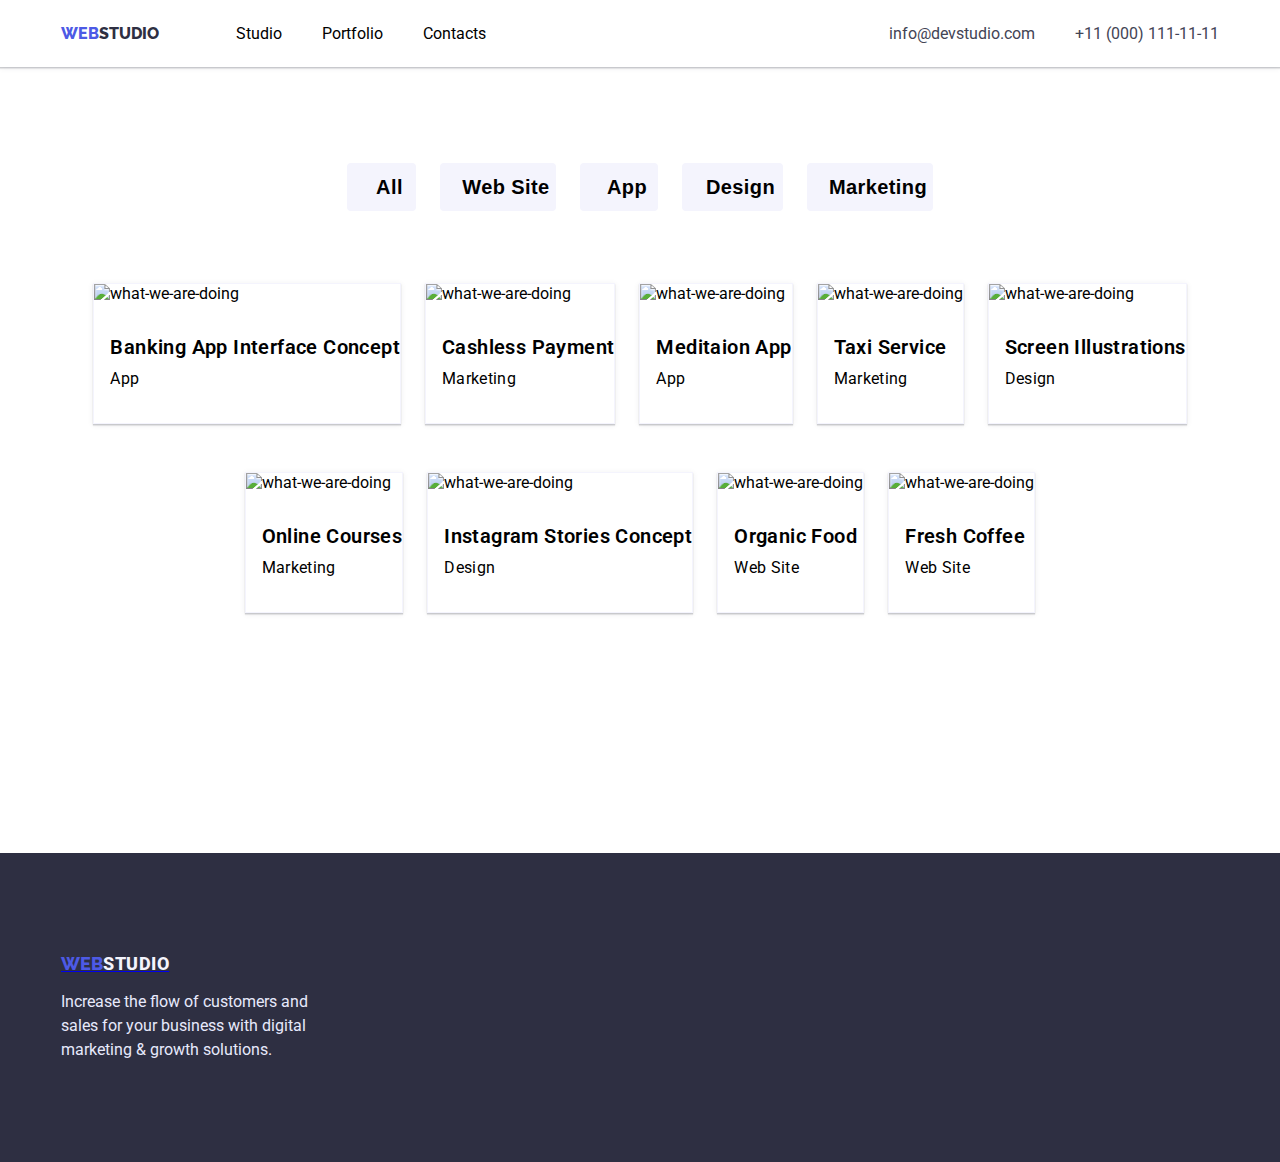
==== portfolio.html @ 654253bb "almost done!" ====
<!DOCTYPE html>
<html lang="en">
<head>
    <meta charset="UTF-8">
    <meta http-equiv="X-UA-Compatible" content="IE=edge">
    <meta name="viewport" content="width=device-width, initial-scale=1.0">
    <title>Portfolio</title>
    <link rel="stylesheet" href="./styles.css"/>
    <link rel="preconnect" href="https://fonts.googleapis.com">
    <link rel="preconnect" href="https://fonts.gstatic.com" crossorigin>
    <link href="https://fonts.googleapis.com/css2?family=Raleway:wght@800&display=swap" rel="stylesheet">
    <link rel="preconnect" href="https://fonts.googleapis.com"> 
    <link rel="preconnect" href="https://fonts.gstatic.com" crossorigin>
    <link href="https://fonts.googleapis.com/css2?family=Roboto:wght@400;500;700;900&display=swap" rel="stylesheet">
</head>
<body class="body">
    <header class="header-bg">
        <div class="container container1">
                    <a href="" class="top">
                        <span class="web-foot">WEB</span><span class="nig">STUDIO</span></a> 
                    </a>
                    <ul class="general">
                       <li><a href="index.html" class="header1">Studio</a></li>
                       <li><a href="portfolio.html" class="header1">Portfolio</a></li>
                       <li><a href="" class="header1">Contacts</a></li>
                    </ul>
                    <ul class="general2">
                       <li><a href="mailto:info@devstudio.com" class="h-list-2">info@devstudio.com</a></li>
                       <li><a href="tel:+11(000)111-11-11" class="h-list-2">+11 (000) 111-11-11</a></li>
                    </ul>
           </div> 
    </header>
    <main>
        <h1 class="visually-hidden">everything</h1>
        <section class="main-section-port">
            <div class="container">
                <ul class="button-port">
                    <li><button type="button" class="button1"><span class="font-class-every1">All</button></li>
                    <li><button type="button" class="button2"><span class="font-class-every1">Web Site</span></button></li>
                    <li><button type="button" class="button3"><span class="font-class-every1">App</span></button></li>
                    <li><button type="button" class="button4"><span class="font-class-every1">Design</span></button></li>
                    <li><button type="button" class="button5"><span class="font-class-every1">Marketing</span></button></li>
                </ul>
                <ul class="portfolio-ex1">
                    <li class="example1">
                        <img src="./portfolio-img/img.jpg" alt="what-we-are-doing" width="360" height="300">
                        <div class="mini-container-port">
                            <h2 class="font-class-every1">Banking App Interface Concept</h3>
                            <p class="font-class-every2">App</p>
                        </div>
                    </li>
                    <li class="example1">
                        <img src="./portfolio-img/img(1).jpg" alt="what-we-are-doing" width="360" height="300">
                        <div class="mini-container-port">
                            <h2 class="font-class-every1">Cashless Payment</h3>
                            <p class="font-class-every2">Marketing</p>
                        </div>
                        </li>
                    <li class="example1">
                        <img src="./portfolio-img/img(2).jpg" alt="what-we-are-doing" width="360" height="300">
                        <div class="mini-container-port">
                            <h2 class="font-class-every1">Meditaion App</h3>
                            <p class="font-class-every2">App</p>
                        </div>
                    </li>
                    <li class="example1">
                        <img src="./portfolio-img/img(3).jpg" alt="what-we-are-doing" width="360" height="300">
                        <div class="mini-container-port">
                            <h2 class="font-class-every1">Taxi Service</h3>
                            <p class="font-class-every2">Marketing</p>
                        </div>
                    </li>
                    <li class="example1">
                        <img src="./portfolio-img/img(4).jpg" alt="what-we-are-doing" width="360" height="300">
                        <div class="mini-container-port">
                            <h2 class="font-class-every1">Screen Illustrations</h3>
                            <p class="font-class-every2">Design</p>
                        </div>
                    </li>
                    <li class="example1">
                        <img src="./portfolio-img/img(5).jpg" alt="what-we-are-doing" width="360" height="300">
                        <div class="mini-container-port">
                            <h2 class="font-class-every1">Online Courses</h3>
                            <p class="font-class-every2">Marketing</p>
                        </div>
                    </li>      
                    <li class="example1">
                        <img src="./portfolio-img/img(6).jpg" alt="what-we-are-doing" width="360" height="300">
                        <div class="mini-container-port">
                            <h2 class="font-class-every1">Instagram Stories Concept</h3>
                            <p class="font-class-every2">Design</p>
                        </div>
                    </li>
                    <li class="example1">
                        <img src="./portfolio-img/img(7).jpg" alt="what-we-are-doing" width="360" height="300">
                        <div class="mini-container-port"> 
                            <h2 class="font-class-every1">Organic Food</h3>
                            <p class="font-class-every2">Web Site</p>
                        </div>
                    </li>
                    <li class="example1">
                        <img src="./portfolio-img/img(8).jpg" alt="what-we-are-doing" width="360" height="300">
                        <div class="mini-container-port">
                            <h2 class="font-class-every1">Fresh Coffee</h3>
                            <p class="font-class-every2">Web Site</p>
                        </div>
                    </li>
                </ul>
            </div>
        </section>
    </main>
    <footer>
        <div class="container">
            <a href="./index.html" class="last-a">
                <span class="web-logo">WEB</span><span class="logo-footer">STUDIO</span>
            </a>
            <p class="text-footer">
                Increase the flow of customers and sales for your business with digital
                marketing & growth solutions.
            </p>
        </div>
    </footer> 
</body>
</html>
---- styles.css ----
:root{
    --iris:#4d5ae5;
    --navy-blue: #2E2F42;
    --green:#31D0AA;
    --slate:#434455;
    --light-slate:#8e8f99;
    --cornflower: #E7E9FC;
    --cloud:#f4f4fd;
    --clear: #fff;
}           

*{
    margin: 0;
    padding: 0;
}
/* portfolio */

.main-section-port{
    padding: 96px 0 120px 0;
}

.button-port{
    list-style: none;
}

.button-port{
    display: flex;
    justify-content: center;
    gap: 24px;
    margin-bottom: 72px;
    font-family: 'Roboto';
}

.button1{
    background: #F4F4FD;
    border-radius: 4px;
    width: 69px;
    height: 48px;
    cursor: pointer; 
    box-sizing: border-box;
    border: 0px;
}

.button2{
    width: 116px;
    height: 48px;
    background: #F4F4FD;
    border-radius: 4px;
    cursor: pointer; 
    border: 0px;
}

.button3{
    width: 78px;
    height: 48px;
    background: #F4F4FD;
    border-radius: 4px;
    cursor: pointer; 
    border: 0px;
}

.button4{
    width: 101px;
    height: 48px;
    background: #F4F4FD;
    border-radius: 4px;
    cursor: pointer; 
    border: 0px;
}

.button5{
    width: 126px;
    height: 48px;
    background: #F4F4FD;
    border-radius: 4px;   
    cursor: pointer; 
    border: 0px;
}

.button1:hover{
    color: chartreuse;
}

.button2:hover{
    color: chartreuse;
}

.button3:hover{
    color: chartreuse;
}

.button4:hover{
    color: chartreuse;
}

.button5:hover{
    color: chartreuse;
}

.portfolio-ex1{
    list-style: none;
    display: flex;
    flex-wrap: wrap;
    justify-content: center;
    column-gap: 24px;
    row-gap: 48px;
    padding-bottom: 120px;
}

.example1{
    background: #FFFFFF;
    border: 0.5px solid #F4F4FD;
    box-shadow: 0px 1px 6px rgba(46, 47, 66, 0.08), 0px 1px 1px rgba(46, 47, 66, 0.16), 0px 2px 1px rgba(46, 47, 66, 0.08);
}

.mini-container-port{
    padding: 32px 0 32px 0;
}

.font-class-every1{
    font-style: normal;
    font-weight: 500;
    font-size: 20px;
    line-height: 1.2;
    margin-left: 16px;
    margin-bottom: 8px;
}

.font-class-every2{
    font-style: normal;
    font-weight: 400;
    font-size: 16px;
    line-height: 1.5;
    padding-left: 16px;
}

/* index */ 

body{
    color: black;
    font-family: Roboto, sans-serif;
    background-color: (--clear);
}

.container{
    margin: 0 auto;
    padding: 0 15px;
    width: 1158px;
}

.container1{
    display: flex;
}

.header-bg{
    box-shadow: 0px 2px 1px rgba(46, 47, 66, 0.08), 0px 1px 1px rgba(46, 47, 66, 0.16), 0px 1px 6px rgba(46, 47, 66, 0.08); 
    display: flex;
    flex-direction: row;
}

ul{
    display: flex;
    flex-wrap: nowrap;
}

.top{
    margin: 0;
    text-decoration: none;
    padding: 24px 0;
}

.web-foot{
    font-family: 'Raleway';
    font-style: normal;
    font-weight: 800;
    color: #4d5ae5;
}

.nig{
    color: #2E2F42;
    font-family: 'Raleway';
    font-style: normal;
    font-weight: 800;
}

.general{
    list-style: none;
    column-gap: 40px;
    margin-left: 77px;
}

.general2{
    margin-bottom: 0;
    column-gap: 40px;
    list-style: none;
    margin-left: auto;
}

.header1{
    text-decoration: none;
    display: block;
    padding: 24px 0;
    color: #000;
}

.h-list-2{
    text-decoration: none;
    color: #434455;
    display: block;
    padding: 24px 0;
}

li>a:hover{
    color: #4d5ae5;
}

.zagolovok{
    color: white;
    font-weight: 700;
    font-size: 56px;
    line-height: 1.07em;  
    font-family: 'Roboto';
    width: 492px;
    margin-top: 0px;
    margin: 0 auto;
    text-align: center;
}

.h1-main{
    background: #2E2F42;
    padding-top: 192px;
    padding-bottom: 208px;
}

.visually-hidden {
    position: absolute;
    width: 1px;
    height: 1px;
    margin: -1px;
    border: 0;
    padding: 0;
    white-space: nowrap;
    clip-path: inset(100%);
    clip: rect(0 0 0 0);
    overflow: hidden;
  }

.button{
    width: 170px;
    height: 51px;
    background: #4D5AE5;
    font-weight: 500;
    font-size: 16px;
    line-height: 1.1875;
    color: white;
    font-family: 'Roboto';
    display: block;
    margin: 48px auto 0;
    border: 0;
}

.web{
    font-weight: 800;
    cursor: pointer;
    background-color: white;
}

.hover-links:hover{
    color: #4D5AE5;
}

.hover-links{
    text-transform: none;
}

.hidden-title{
    display: none;
}

.button{
    padding: 16px 32px;
    gap: 10px;
    background: #4D5AE5;
    box-shadow: 0px 4px 4px rgba(0, 0, 0, 0.15);
    border-radius: 4px;
    cursor: pointer;
}

.main-list{
    list-style: none;
}

.list-style-none{
    list-style: none;
    display: flex;
    margin: 0 auto;
    gap: 24px;
}

.section-2{
    padding: 120px 0;
}

.strategy{
    flex-basis: calc((100% - 3 * 24px) / 4);
}

.font-class-every1{
    font-weight: 600;
    font-size: 20px;
    letter-spacing: 0.02em;
}

.font-class-every2{
    font-weight: 400;
    font-size: 16px;
    letter-spacing: 0.02em;
}

.main{
    font-family: 'Raleway', sans-serif;
    font-weight: 800;
}

.last-text{
    font-weight: 400;
    font-size: 16px;
    line-height: 1.5;
    letter-spacing: 0.02em;
}

.font-class-every3{ 
    font-weight: 400; 
    font-size: 16px;
    line-height: 1.5em;
    letter-spacing: 0.02em;
}

.h-for-descrip{
    font-weight: 500;
    font-size: 20px;
    line-height: 1.5;
    margin-top: 0;
    margin-bottom: 8px;
}

.descrip{
    font-weight: 400;
    font-size: 16px;
    line-height: 1.5em;
    letter-spacing: 0.02em;
    margin-top: 0;
}

.list3{
    list-style: none;
}

.section-what-doing{
    padding-bottom: 120px;
}

.what-doing{
    font-weight: 500;
    font-size: 36px;
    line-height: 40px;
    list-style: none;
    font-family: 'Roboto';
    margin: 0px;
    padding-top: 0px;
    margin-bottom: 72px;
    text-align: center;
}

.list3{
    display: flex;
    justify-content: center;
    gap: 24px;
    margin: 0px;    
}

.what-doing-ex1{
    display: block;
    max-width: 100%;
    height: auto;
}

.what-doing-ex2{
    display: block;
    max-width: 100%;
    height: auto;
}

.what-doing-ex3{
    display: block;
    max-width: 100%;
    height: auto;
}

.list-style-non{
    list-style: none;
    display: flex;
    flex-wrap: nowrap;
    gap: 24px;
}


.our-team{
    font-weight: 700;
    font-size: 36px;
    line-height: 1.1111;
    letter-spacing: 0.02em;
    text-transform: capitalize;
    list-style: none;
    font-family: 'Roboto';
    text-align: center;
    margin-bottom: 72px;
}

.our-team-container{
    padding: 30px 16px 30px 16px;
}

.descrip2{
    font-weight: 400;
    font-size: 16px;
    line-height: 1.5em;
    letter-spacing: 0.02em;
    font-family: 'Roboto';
}

.h24{
    font-weight: 500;
    font-size: 20px;
    line-height: 1.5;
    margin-bottom: 0px;
}

.our-team-ex{
    box-shadow: 0px 1px 6px rgba(46, 47, 66, 0.08), 0px 1px 1px rgba(46, 47, 66, 0.16), 0px 2px 1px rgba(46, 47, 66, 0.08);
    border-radius: 0px 0px 4px 4px;  
    background-color: #fff;
    font-family: 'Roboto';
    text-align: center;
}

.our-team-bg{
    background-color: #F4F4FD;
    padding: 120px 0;
}

.our-team-photo{
    display: block;
    max-width: 100%;
    height: auto;
}

footer{
    background-color: var(--navy-blue);
    padding: 100px 0px;
}

.last-a{
    gap: 16px;
}

.web-logo{
    color: #4D5AE5;
    font-weight: 800;
    font-size: 18px;
    line-height: 1.16666666666;
    font-family: 'Raleway';
    padding-left: 0px;
    text-decoration: none;
}

.logo-footer{
    text-decoration: none;
    font-weight: 800;
    font-size: 18px;
    line-height: 1.166;
    letter-spacing: 0.03em;
    text-transform: uppercase;
    color: var(--cloud);
}

.text-footer{
    line-height: 1.5;
    font-size: 16px;
    color: var(--cornflower);
    max-height: 72px; 
    width: 264px;
    margin-top: 16px;
}
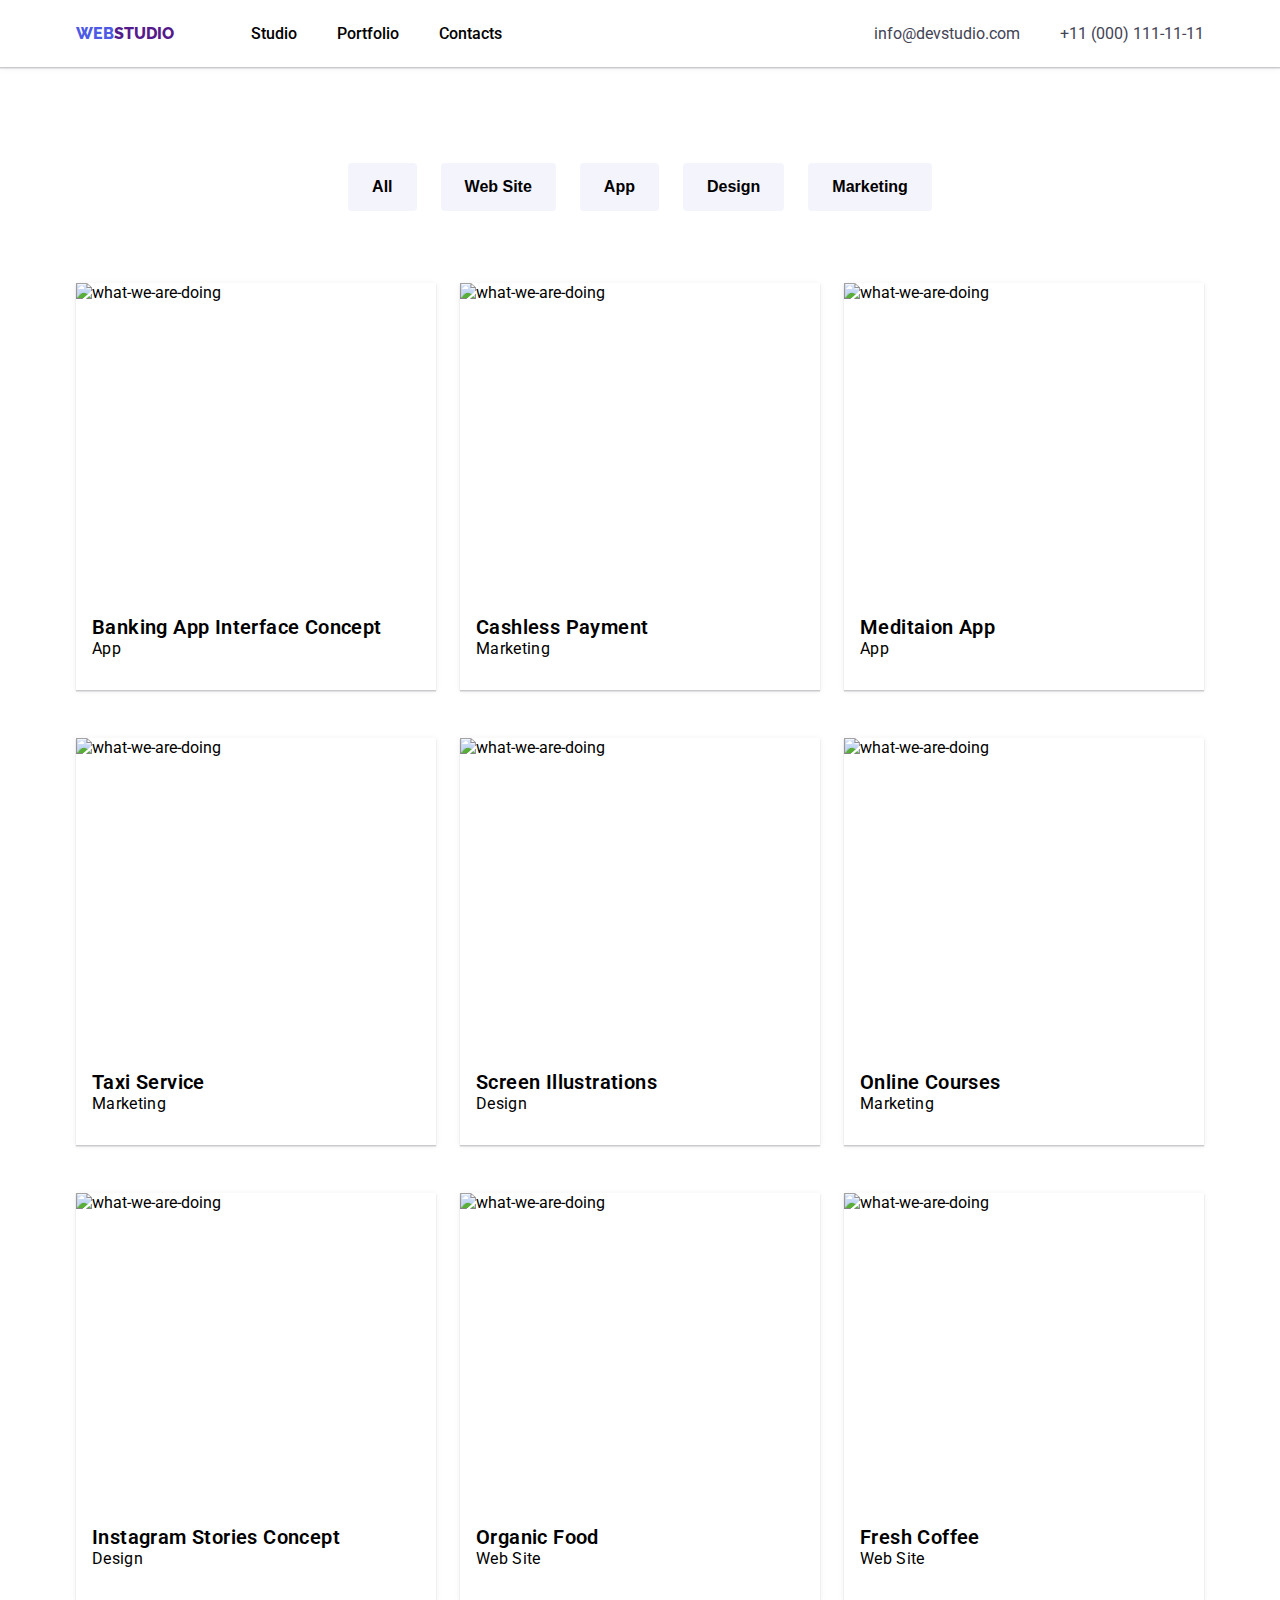
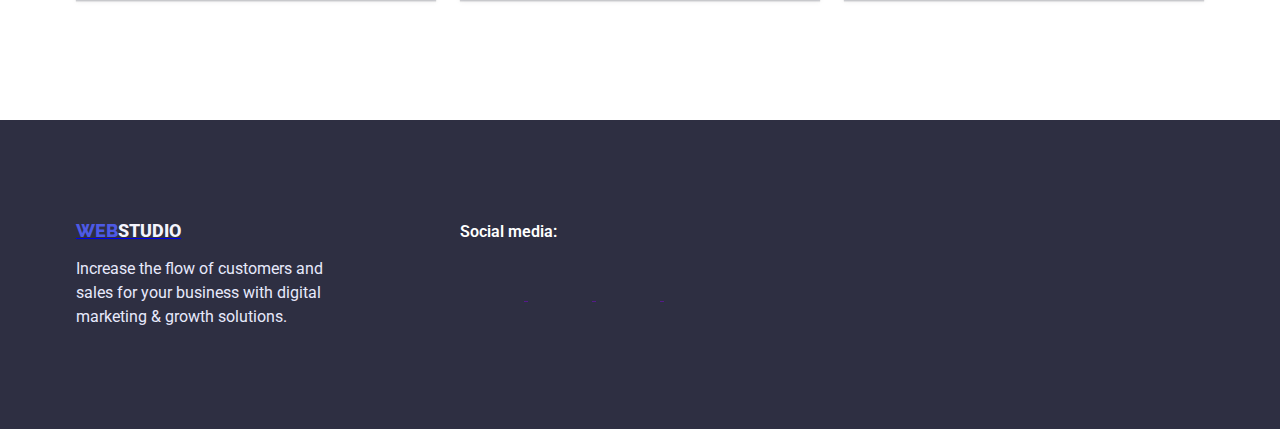
==== commit fbcc2d0e: "adding lists and doing all" ====
--- a/portfolio.html
+++ b/portfolio.html
@@ -5,6 +5,7 @@
     <meta http-equiv="X-UA-Compatible" content="IE=edge">
     <meta name="viewport" content="width=device-width, initial-scale=1.0">
     <title>Portfolio</title>
+    <link rel="stylesheet" href="normalize.css">
     <link rel="stylesheet" href="./styles.css"/>
     <link rel="preconnect" href="https://fonts.googleapis.com">
     <link rel="preconnect" href="https://fonts.gstatic.com" crossorigin>
@@ -20,13 +21,13 @@
                         <span class="web-foot">WEB</span><span class="nig">STUDIO</span></a> 
                     </a>
                     <ul class="general">
-                       <li><a href="index.html" class="header1">Studio</a></li>
-                       <li><a href="portfolio.html" class="header1">Portfolio</a></li>
-                       <li><a href="" class="header1">Contacts</a></li>
+                       <li><a href="index.html" class="nav-sites">Studio</a></li>
+                       <li><a href="portfolio.html" class="nav-sites">Portfolio</a></li>
+                       <li><a href="" class="nav-sites">Contacts</a></li>
                     </ul>
                     <ul class="general2">
-                       <li><a href="mailto:info@devstudio.com" class="h-list-2">info@devstudio.com</a></li>
-                       <li><a href="tel:+11(000)111-11-11" class="h-list-2">+11 (000) 111-11-11</a></li>
+                       <li><a href="mailto:info@devstudio.com" class="contacts">info@devstudio.com</a></li>
+                       <li><a href="tel:+11(000)111-11-11" class="contacts">+11 (000) 111-11-11</a></li>
                     </ul>
            </div> 
     </header>
@@ -34,75 +35,75 @@
         <h1 class="visually-hidden">everything</h1>
         <section class="main-section-port">
             <div class="container">
-                <ul class="button-port">
-                    <li><button type="button" class="button1"><span class="font-class-every1">All</button></li>
-                    <li><button type="button" class="button2"><span class="font-class-every1">Web Site</span></button></li>
-                    <li><button type="button" class="button3"><span class="font-class-every1">App</span></button></li>
-                    <li><button type="button" class="button4"><span class="font-class-every1">Design</span></button></li>
-                    <li><button type="button" class="button5"><span class="font-class-every1">Marketing</span></button></li>
+                <ul class="buttons-port-list">
+                    <li><button type="button" class="button-port">All</button></li>
+                    <li><button type="button" class="button-port">Web Site</button></li>
+                    <li><button type="button" class="button-port">App</button></li>
+                    <li><button type="button" class="button-port">Design</button></li>
+                    <li><button type="button" class="button-port">Marketing</button></li>
                 </ul>
                 <ul class="portfolio-ex1">
-                    <li class="example1">
-                        <img src="./portfolio-img/img.jpg" alt="what-we-are-doing" width="360" height="300">
+                    <li class="projects">
+                        <img src="./portfolio-img/img.jpg" alt="what-we-are-doing" width="360" height="300" class="img-port">
                         <div class="mini-container-port">
-                            <h2 class="font-class-every1">Banking App Interface Concept</h3>
-                            <p class="font-class-every2">App</p>
+                            <h2 class="name-of-product">Banking App Interface Concept</h3>
+                            <p class="what-is-it">App</p>
                         </div>
                     </li>
-                    <li class="example1">
-                        <img src="./portfolio-img/img(1).jpg" alt="what-we-are-doing" width="360" height="300">
+                    <li class="projects">
+                        <img src="./portfolio-img/img(1).jpg" alt="what-we-are-doing" width="360" height="300" class="img-port">
                         <div class="mini-container-port">
-                            <h2 class="font-class-every1">Cashless Payment</h3>
-                            <p class="font-class-every2">Marketing</p>
+                            <h2 class="name-of-product">Cashless Payment</h3>
+                            <p class="what-is-it">Marketing</p>
                         </div>
                         </li>
-                    <li class="example1">
-                        <img src="./portfolio-img/img(2).jpg" alt="what-we-are-doing" width="360" height="300">
+                    <li class="projects">
+                        <img src="./portfolio-img/img(2).jpg" alt="what-we-are-doing" width="360" height="300" class="img-port">
                         <div class="mini-container-port">
-                            <h2 class="font-class-every1">Meditaion App</h3>
-                            <p class="font-class-every2">App</p>
+                            <h2 class="name-of-product">Meditaion App</h3>
+                            <p class="what-is-it">App</p>
                         </div>
                     </li>
-                    <li class="example1">
-                        <img src="./portfolio-img/img(3).jpg" alt="what-we-are-doing" width="360" height="300">
+                    <li class="projects">
+                        <img src="./portfolio-img/img(3).jpg" alt="what-we-are-doing" width="360" height="300" class="img-port">
                         <div class="mini-container-port">
-                            <h2 class="font-class-every1">Taxi Service</h3>
-                            <p class="font-class-every2">Marketing</p>
+                            <h2 class="name-of-product">Taxi Service</h3>
+                            <p class="what-is-it">Marketing</p>
                         </div>
                     </li>
-                    <li class="example1">
-                        <img src="./portfolio-img/img(4).jpg" alt="what-we-are-doing" width="360" height="300">
+                    <li class="projects">
+                        <img src="./portfolio-img/img(4).jpg" alt="what-we-are-doing" width="360" height="300" class="img-port">
                         <div class="mini-container-port">
-                            <h2 class="font-class-every1">Screen Illustrations</h3>
-                            <p class="font-class-every2">Design</p>
+                            <h2 class="name-of-product">Screen Illustrations</h3>
+                            <p class="what-is-it">Design</p>
                         </div>
                     </li>
-                    <li class="example1">
-                        <img src="./portfolio-img/img(5).jpg" alt="what-we-are-doing" width="360" height="300">
+                    <li class="projects">
+                        <img src="./portfolio-img/img(5).jpg" alt="what-we-are-doing" width="360" height="300" class="img-port">
                         <div class="mini-container-port">
-                            <h2 class="font-class-every1">Online Courses</h3>
-                            <p class="font-class-every2">Marketing</p>
+                            <h2 class="name-of-product">Online Courses</h3>
+                            <p class="what-is-it">Marketing</p>
                         </div>
                     </li>      
-                    <li class="example1">
-                        <img src="./portfolio-img/img(6).jpg" alt="what-we-are-doing" width="360" height="300">
+                    <li class="projects">
+                        <img src="./portfolio-img/img(6).jpg" alt="what-we-are-doing" width="360" height="300" class="img-port">
                         <div class="mini-container-port">
-                            <h2 class="font-class-every1">Instagram Stories Concept</h3>
-                            <p class="font-class-every2">Design</p>
+                            <h2 class="name-of-product">Instagram Stories Concept</h3>
+                            <p class="what-is-it">Design</p>
                         </div>
                     </li>
-                    <li class="example1">
-                        <img src="./portfolio-img/img(7).jpg" alt="what-we-are-doing" width="360" height="300">
+                    <li class="projects">
+                        <img src="./portfolio-img/img(7).jpg" alt="what-we-are-doing" width="360" height="300" class="img-port">
                         <div class="mini-container-port"> 
-                            <h2 class="font-class-every1">Organic Food</h3>
-                            <p class="font-class-every2">Web Site</p>
+                            <h2 class="name-of-product">Organic Food</h3>
+                            <p class="what-is-it">Web Site</p>
                         </div>
                     </li>
-                    <li class="example1">
-                        <img src="./portfolio-img/img(8).jpg" alt="what-we-are-doing" width="360" height="300">
+                    <li class="projects">
+                        <img src="./portfolio-img/img(8).jpg" alt="what-we-are-doing" width="360" height="300" class="img-port">
                         <div class="mini-container-port">
-                            <h2 class="font-class-every1">Fresh Coffee</h3>
-                            <p class="font-class-every2">Web Site</p>
+                            <h2 class="name-of-product">Fresh Coffee</h3>
+                            <p class="what-is-it">Web Site</p>
                         </div>
                     </li>
                 </ul>
@@ -110,14 +111,38 @@
         </section>
     </main>
     <footer>
-        <div class="container">
-            <a href="./index.html" class="last-a">
-                <span class="web-logo">WEB</span><span class="logo-footer">STUDIO</span>
-            </a>
-            <p class="text-footer">
-                Increase the flow of customers and sales for your business with digital
-                marketing & growth solutions.
-            </p>
+        <div class="container container-try">
+            <div class="conclusion">
+                <a href="./index.html" class="last-a">
+                    <span class="web-logo">WEB</span><span class="logo-footer">STUDIO</span>
+                </a>
+                <p class="text-footer">
+                    Increase the flow of customers and sales for your business with digital marketing & growth solutions.
+                </p>
+            </div>
+            <div class="socials-container">
+                <h2 class="social-media-title">Social media:</h2>
+                <a href="">
+                    <svg  width="40px" height="40px" class="our-team-socials-footer">
+                        <use href="images/inst.svg#all"></use>
+                    </svg>
+                </a>
+                <a href="">
+                    <svg  width="40px" height="40px" class="our-team-socials-footer">
+                        <use href="images/twit.svg#all"></use>
+                    </svg>
+                </a>
+                    <a href="">
+                        <svg  width="40px" height="40px" class="our-team-socials-footer">
+                            <use href="images/face.svg#all"></use>
+                        </svg>
+                    </a>
+                    <a href="">
+                        <svg  width="40px" height="40px" class="our-team-socials-footer">
+                            <use href="images/idk.svg#all"></use>
+                        </svg>
+                    </a>
+            </div>
         </div>
     </footer> 
 </body>
--- a/styles.css
+++ b/styles.css
@@ -5,13 +5,15 @@
     --slate:#434455;
     --light-slate:#8e8f99;
     --cornflower: #E7E9FC;
-    --cloud:#f4f4fd;
+    --cloud:#F4F4FD;
     --clear: #fff;
 }           
 
 *{
+    box-sizing: border-box;
     margin: 0;
     padding: 0;
+    background-repeat: no-repeat;
 }
 /* portfolio */
 
@@ -19,81 +21,29 @@
     padding: 96px 0 120px 0;
 }
 
-.button-port{
-    list-style: none;
-}
-
-.button-port{
+.buttons-port-list{
     display: flex;
     justify-content: center;
     gap: 24px;
     margin-bottom: 72px;
     font-family: 'Roboto';
-}
-
-.button1{
-    background: #F4F4FD;
+    list-style: none;
+}
+
+.button-port{
+    background-color: #F4F4FD;
     border-radius: 4px;
-    width: 69px;
     height: 48px;
     cursor: pointer; 
-    box-sizing: border-box;
     border: 0px;
-}
-
-.button2{
-    width: 116px;
-    height: 48px;
-    background: #F4F4FD;
-    border-radius: 4px;
-    cursor: pointer; 
-    border: 0px;
-}
-
-.button3{
-    width: 78px;
-    height: 48px;
-    background: #F4F4FD;
-    border-radius: 4px;
-    cursor: pointer; 
-    border: 0px;
-}
-
-.button4{
-    width: 101px;
-    height: 48px;
-    background: #F4F4FD;
-    border-radius: 4px;
-    cursor: pointer; 
-    border: 0px;
-}
-
-.button5{
-    width: 126px;
-    height: 48px;
-    background: #F4F4FD;
-    border-radius: 4px;   
-    cursor: pointer; 
-    border: 0px;
-}
-
-.button1:hover{
-    color: chartreuse;
-}
-
-.button2:hover{
-    color: chartreuse;
-}
-
-.button3:hover{
-    color: chartreuse;
-}
-
-.button4:hover{
-    color: chartreuse;
-}
-
-.button5:hover{
+    font-weight: 600;
+    font-size: 16px;
+    line-height: 24px;
+    padding: 12px 24px 12px 24px;
+    width: auto;
+}
+
+.button-port:hover{
     color: chartreuse;
 }
 
@@ -104,17 +54,22 @@
     justify-content: center;
     column-gap: 24px;
     row-gap: 48px;
-    padding-bottom: 120px;
-}
-
-.example1{
+}
+
+.projects{
     background: #FFFFFF;
-    border: 0.5px solid #F4F4FD;
     box-shadow: 0px 1px 6px rgba(46, 47, 66, 0.08), 0px 1px 1px rgba(46, 47, 66, 0.16), 0px 2px 1px rgba(46, 47, 66, 0.08);
+    width: 360px;
+}
+
+.img-port{
+    display: block;
+    width: 100%;
+    height: auto;
 }
 
 .mini-container-port{
-    padding: 32px 0 32px 0;
+    padding: 32px 16px;
 }
 
 .font-class-every1{
@@ -122,7 +77,6 @@
     font-weight: 500;
     font-size: 20px;
     line-height: 1.2;
-    margin-left: 16px;
     margin-bottom: 8px;
 }
 
@@ -131,7 +85,6 @@
     font-weight: 400;
     font-size: 16px;
     line-height: 1.5;
-    padding-left: 16px;
 }
 
 /* index */ 
@@ -177,9 +130,8 @@
 }
 
 .nig{
-    color: #2E2F42;
-    font-family: 'Raleway';
-    font-style: normal;
+    color: ( --navy-blue);
+    font-family: 'Raleway'; 
     font-weight: 800;
 }
 
@@ -196,14 +148,19 @@
     margin-left: auto;
 }
 
-.header1{
+.nav-sites{
     text-decoration: none;
     display: block;
     padding: 24px 0;
     color: #000;
-}
-
-.h-list-2{
+    font-weight: 500;
+}
+
+.nav-sites:focus{
+    color: #4D5AE5;
+}
+
+.contacts{
     text-decoration: none;
     color: #434455;
     display: block;
@@ -214,7 +171,7 @@
     color: #4d5ae5;
 }
 
-.zagolovok{
+.general-title{
     color: white;
     font-weight: 700;
     font-size: 56px;
@@ -226,10 +183,15 @@
     text-align: center;
 }
 
-.h1-main{
-    background: #2E2F42;
-    padding-top: 192px;
+.main-section-1{
+    background-image: linear-gradient(90deg, rgba(46,47,66,0.7) 100%, rgba(46,47,66,0.7) 100%), url('/images/office.jpg');
+    background-size: 1440px 603px;
+    background-position: center;
+    padding-top: 192px; 
     padding-bottom: 208px;
+    width: 1440px;
+    height: 603px;  
+    margin: 0px auto;
 }
 
 .visually-hidden {
@@ -259,6 +221,34 @@
     border: 0;
 }
 
+.about-us{
+    background-color: #F4F4FD;
+    width: 264px;
+    height: 112px;
+}
+
+.about-us-antena{
+    padding: 24px 102.14px;
+    margin: 120px 20px 8px 0;
+}
+
+.about-us-clock{
+    padding: 24px 101.41px;
+    margin: 120px 20px 8px 0;
+}
+
+.about-us-laptop{
+    padding: 31.5px 100px 31.42px 100px;
+    margin: 120px 20px 8px 0;
+}
+
+.about-us-astronaut{
+    padding: 24px 100px;
+    margin-right: 0;
+    margin-top: 120px;
+    margin-bottom: 8px;
+}
+
 .web{
     font-weight: 800;
     cursor: pointer;
@@ -269,12 +259,13 @@
     color: #4D5AE5;
 }
 
+.hover-links:focus{
+    color: #4D5AE5;
+}
+
+
 .hover-links{
     text-transform: none;
-}
-
-.hidden-title{
-    display: none;
 }
 
 .button{
@@ -290,29 +281,29 @@
     list-style: none;
 }
 
-.list-style-none{
+.our-tasks{
     list-style: none;
     display: flex;
     margin: 0 auto;
     gap: 24px;
-}
-
-.section-2{
-    padding: 120px 0;
+    padding-top: 0px;
+}
+
+.section-3{
+    padding: 0px 0px 120px 0px;
 }
 
 .strategy{
     flex-basis: calc((100% - 3 * 24px) / 4);
 }
 
-.font-class-every1{
+.name-of-product{
     font-weight: 600;
     font-size: 20px;
     letter-spacing: 0.02em;
 }
 
-.font-class-every2{
-    font-weight: 400;
+.what-is-it{
     font-size: 16px;
     letter-spacing: 0.02em;
 }
@@ -326,13 +317,6 @@
     font-weight: 400;
     font-size: 16px;
     line-height: 1.5;
-    letter-spacing: 0.02em;
-}
-
-.font-class-every3{ 
-    font-weight: 400; 
-    font-size: 16px;
-    line-height: 1.5em;
     letter-spacing: 0.02em;
 }
 
@@ -397,7 +381,7 @@
     height: auto;
 }
 
-.list-style-non{
+.list-of-our-people{
     list-style: none;
     display: flex;
     flex-wrap: nowrap;
@@ -418,22 +402,50 @@
 }
 
 .our-team-container{
-    padding: 30px 16px 30px 16px;
-}
-
-.descrip2{
+    padding: 32px 16px 36px 16px;
+}
+
+.job{
     font-weight: 400;
     font-size: 16px;
     line-height: 1.5em;
     letter-spacing: 0.02em;
-    font-family: 'Roboto';
-}
-
-.h24{
+    margin-bottom: 12px;
+}
+
+.our-team-socials{
+    margin-right: 20px;
+    cursor: pointer;
+    fill: #4D5AE5;
+}
+
+.our-team-socials1{
+    padding: 0;
+    cursor: pointer;
+    fill: #4D5AE5;
+}
+
+.our-team-socials:hover{
+    fill: #31D0AA;
+}
+
+.our-team-socials1:hover{
+    fill: #31D0AA;
+}
+
+.our-team-socials:focus{
+    fill: #31D0AA;
+}
+
+.our-team-socials1:focus{
+    fill: #31D0AA;
+}
+
+.name{
     font-weight: 500;
     font-size: 20px;
     line-height: 1.5;
-    margin-bottom: 0px;
+    margin-bottom: 8px;
 }
 
 .our-team-ex{
@@ -455,20 +467,86 @@
     height: auto;
 }
 
+.removing-list-style{
+    list-style: none;
+}
+
+.section-customers{
+    padding: 120px 0;
+}
+
+.customers{
+    margin: 0 auto 72px auto;
+    font-weight: 700;
+    font-size: 36px;
+    line-height: 42px;
+    text-align: center;
+    letter-spacing: 0.03em;;
+}
+
+.list-in-customers{
+    list-style: none;
+}
+
+.logo{
+    box-sizing: border-box;
+    border: 1px solid #8E8F99;
+    border-radius: 4px;
+    padding: 16px 32px;
+    width: 168px;
+    height: 88px;
+    margin-right: 20px;
+    fill: #AFB1B8;
+    cursor: pointer;
+}
+
+.logo:hover{
+    fill: #4D5AE5;
+    border: 1px solid #4D5AE5;
+    border-radius: 4px;
+}
+
+.logo-last:hover{
+    fill: #4D5AE5;
+    border: 1px solid #4D5AE5;
+    border-radius: 4px;
+}
+
+.logo-last{
+    box-sizing: border-box;
+    border: 1px solid #8E8F99;
+    border-radius: 4px;
+    padding: 16px 32px;
+    width: 168px;
+    height: 88px;
+    fill: #8E8F99;
+}
+
+/* footer */
+
 footer{
     background-color: var(--navy-blue);
     padding: 100px 0px;
 }
 
+.container-try{
+    display: flex;
+}
+
 .last-a{
     gap: 16px;
+}
+
+.conclusion{
+    width: 264px;
+    margin-right: 120px;
 }
 
 .web-logo{
     color: #4D5AE5;
     font-weight: 800;
     font-size: 18px;
-    line-height: 1.16666666666;
+    line-height: 1.166;
     font-family: 'Raleway';
     padding-left: 0px;
     text-decoration: none;
@@ -479,7 +557,6 @@
     font-weight: 800;
     font-size: 18px;
     line-height: 1.166;
-    letter-spacing: 0.03em;
     text-transform: uppercase;
     color: var(--cloud);
 }
@@ -490,5 +567,26 @@
     color: var(--cornflower);
     max-height: 72px; 
     width: 264px;
+    margin-top: 16px; 
+}
+
+.social-media-title{
+    font-weight: 600;
+    font-size: 16px;
+    line-height: 24px;
+    color: #fff;
+}
+
+.socials-container{
+}
+
+.our-team-socials-footer{
+    fill: rgba(255, 255, 255, 0.1);
     margin-top: 16px;
+    margin-right: 24px;
+}
+
+.our-team-socials-footer:hover{
+    fill: #31D0AA;
+    cursor: pointer;
 }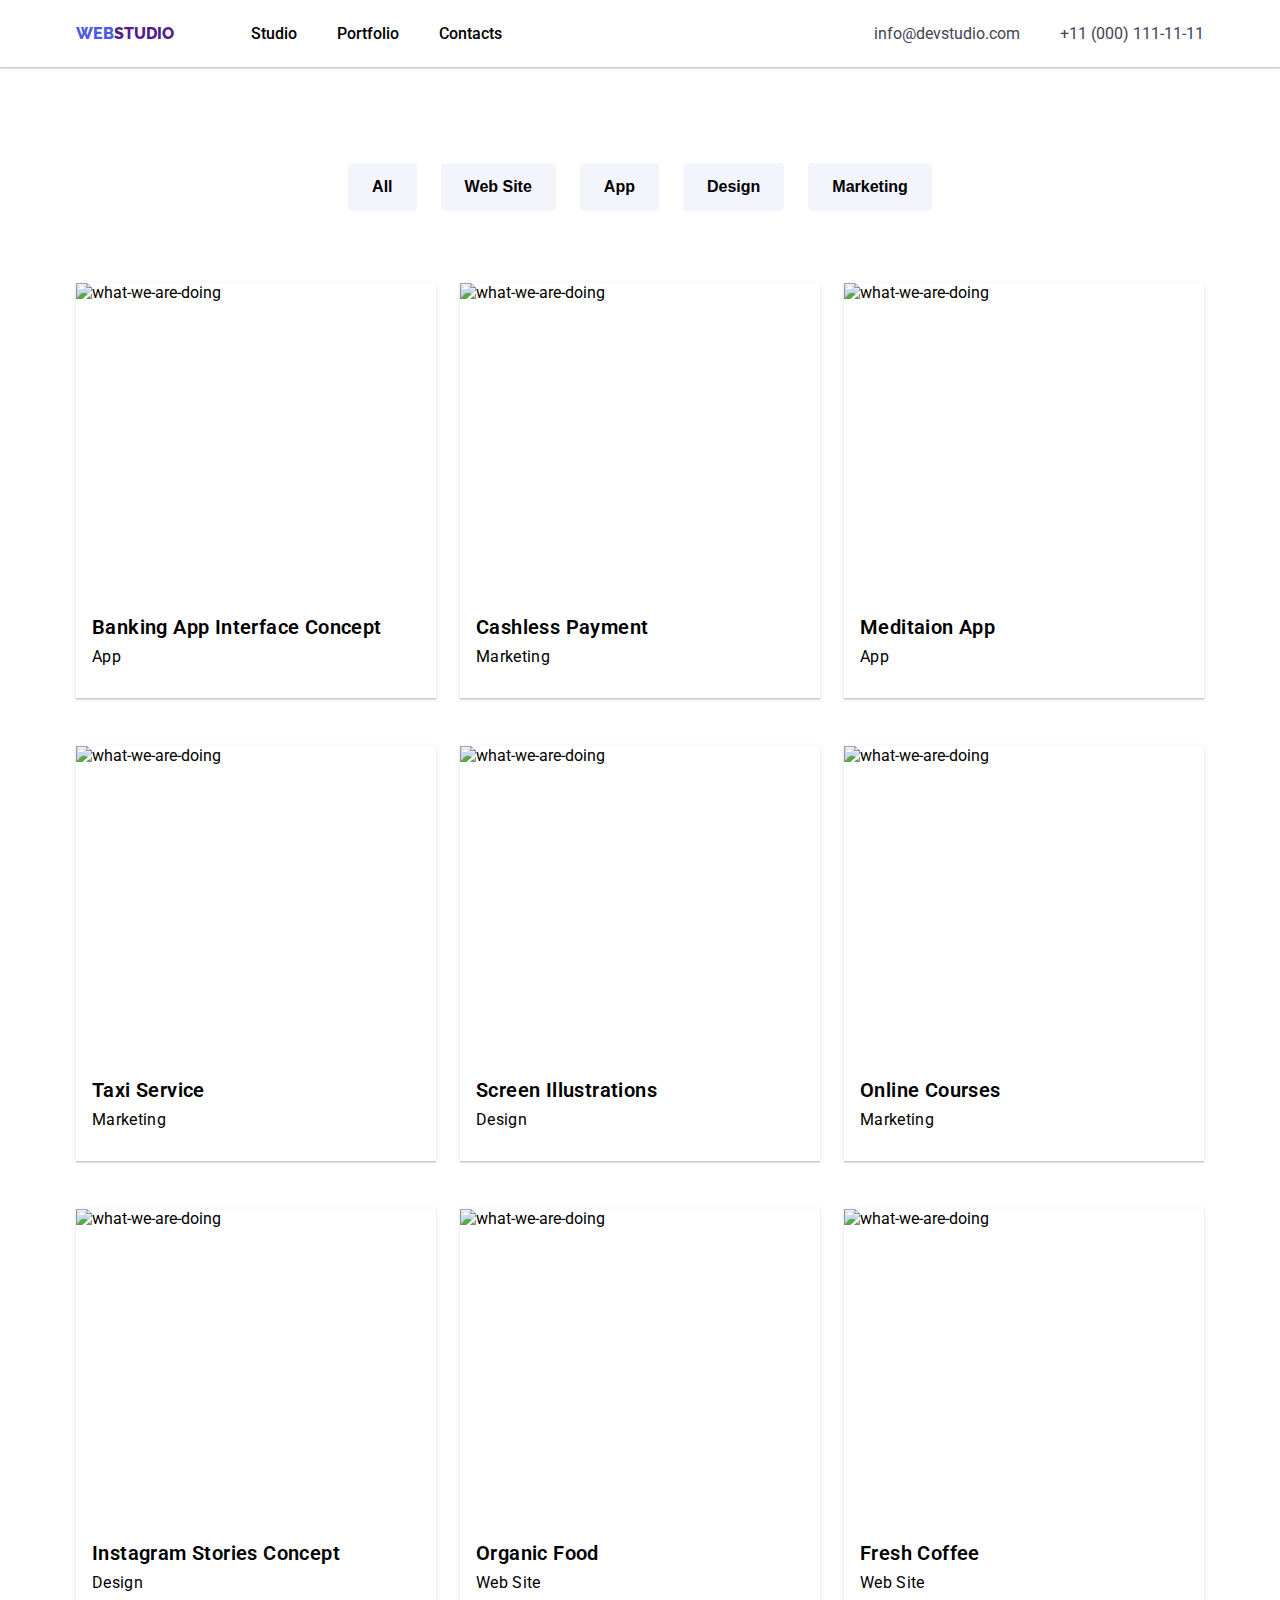
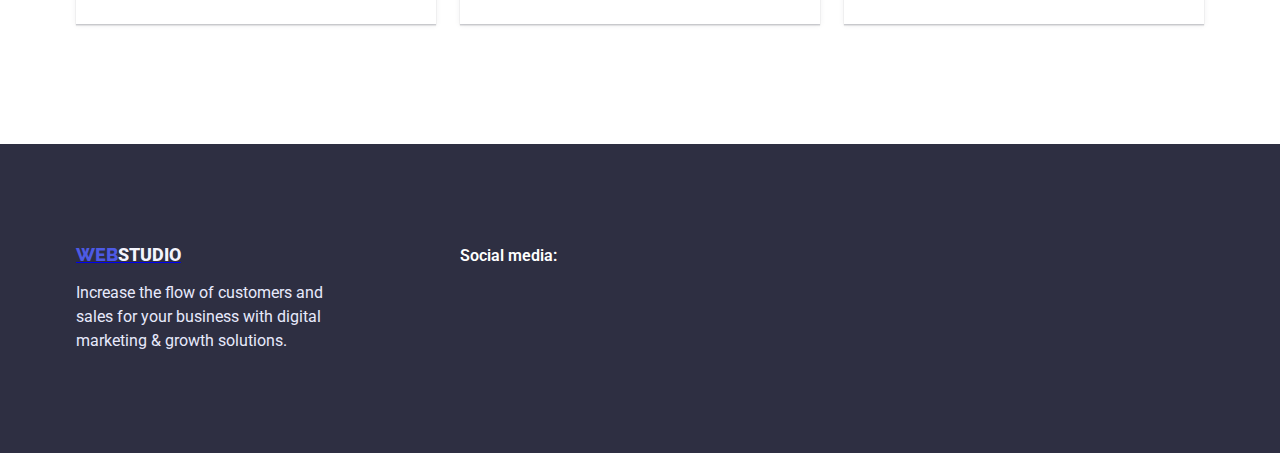
==== commit 29507a43: "remaking 4th hw" ====
--- a/portfolio.html
+++ b/portfolio.html
@@ -122,26 +122,36 @@
             </div>
             <div class="socials-container">
                 <h2 class="social-media-title">Social media:</h2>
-                <a href="">
-                    <svg  width="40px" height="40px" class="our-team-socials-footer">
-                        <use href="images/inst.svg#all"></use>
-                    </svg>
-                </a>
-                <a href="">
-                    <svg  width="40px" height="40px" class="our-team-socials-footer">
-                        <use href="images/twit.svg#all"></use>
-                    </svg>
-                </a>
-                    <a href="">
-                        <svg  width="40px" height="40px" class="our-team-socials-footer">
-                            <use href="images/face.svg#all"></use>
-                        </svg>
-                    </a>
-                    <a href="">
-                        <svg  width="40px" height="40px" class="our-team-socials-footer">
-                            <use href="images/idk.svg#all"></use>
-                        </svg>
-                    </a>
+                <ul class="removing-list-style">
+                    <li class="margins1">
+                        <a href="" class="hz">
+                            <svg width="40px" height="40px" class="our-team-socials-footer" >
+                                <use href="images/inst.svg#all"></use>
+                            </svg>
+                        </a>
+                    </li>
+                    <li class="margins1">
+                        <a href="">
+                            <svg width="40px" height="40px" class="our-team-socials-footer" >
+                                <use href="images/twit.svg#all"></use>
+                            </svg>
+                        </a>
+                    </li>
+                    <li class="margins1">
+                        <a href="">
+                            <svg width="40px" height="40px" class="our-team-socials-footer" >
+                                <use href="images/face.svg#all"></use>
+                            </svg>
+                        </a>
+                    </li>
+                    <li class="margins1">
+                        <a href="">
+                            <svg width="40px" height="40px" class="our-team-socials-footer" >
+                                <use href="images/idk.svg#all"></use>
+                            </svg>
+                        </a>
+                    </li>
+                </ul>
             </div>
         </div>
     </footer> 
--- a/styles.css
+++ b/styles.css
@@ -7,7 +7,7 @@
     --cornflower: #E7E9FC;
     --cloud:#F4F4FD;
     --clear: #fff;
-}           
+}   
 
 *{
     box-sizing: border-box;
@@ -44,6 +44,20 @@
 }
 
 .button-port:hover{
+    background: #4D5AE5;
+    box-shadow: 0px 3px 1px rgba(0, 0, 0, 0.1), 0px 2px 1px rgba(0, 0, 0, 0.08), 0px 2px 2px rgba(0, 0, 0, 0.12);
+    border-radius: 4px;
+    height: 48px;
+    cursor: pointer; 
+    border: 0px;
+    font-weight: 600;
+    font-size: 16px;
+    line-height: 24px;
+    padding: 12px 24px 12px 24px;
+    width: auto;
+}
+
+.button-port:hover{
     color: chartreuse;
 }
 
@@ -54,6 +68,10 @@
     justify-content: center;
     column-gap: 24px;
     row-gap: 48px;
+}
+
+.name-of-product{
+    margin-bottom: 8px;
 }
 
 .projects{
@@ -165,6 +183,10 @@
     color: #434455;
     display: block;
     padding: 24px 0;
+}
+
+.contacts:focus{
+    color: #4D5AE5;
 }
 
 li>a:hover{
@@ -184,7 +206,7 @@
 }
 
 .main-section-1{
-    background-image: linear-gradient(90deg, rgba(46,47,66,0.7) 100%, rgba(46,47,66,0.7) 100%), url('/images/office.jpg');
+    background-image: linear-gradient(90deg, rgba(46,47,66,0.7) 100%, rgba(46,47,66,0.7) 100%), url('./images/office.jpg');
     background-size: 1440px 603px;
     background-position: center;
     padding-top: 192px; 
@@ -413,13 +435,13 @@
     margin-bottom: 12px;
 }
 
+.margins{
+    margin-right: 20px;
+    width: 40px;
+    height: 40px;
+}
+
 .our-team-socials{
-    margin-right: 20px;
-    cursor: pointer;
-    fill: #4D5AE5;
-}
-
-.our-team-socials1{
     padding: 0;
     cursor: pointer;
     fill: #4D5AE5;
@@ -429,15 +451,7 @@
     fill: #31D0AA;
 }
 
-.our-team-socials1:hover{
-    fill: #31D0AA;
-}
-
 .our-team-socials:focus{
-    fill: #31D0AA;
-}
-
-.our-team-socials1:focus{
     fill: #31D0AA;
 }
 
@@ -473,6 +487,12 @@
 
 .section-customers{
     padding: 120px 0;
+}
+
+.i-d-k{
+    width: 168px;
+    height: 88px;
+    margin-right: 20px;
 }
 
 .customers{
@@ -486,6 +506,8 @@
 
 .list-in-customers{
     list-style: none;
+    display: flex;
+    flex-direction: row;
 }
 
 .logo{
@@ -495,7 +517,6 @@
     padding: 16px 32px;
     width: 168px;
     height: 88px;
-    margin-right: 20px;
     fill: #AFB1B8;
     cursor: pointer;
 }
@@ -506,10 +527,22 @@
     border-radius: 4px;
 }
 
+.logo:focus{
+    fill: #4D5AE5;
+    border: 1px solid #4D5AE5;
+    border-radius: 4px;
+}
+
 .logo-last:hover{
     fill: #4D5AE5;
     border: 1px solid #4D5AE5;
     border-radius: 4px;
+}
+
+.logo-last:focus{
+    fill: #4D5AE5;
+    border: 1px solid #4D5AE5;
+    border-radius: 4px;     
 }
 
 .logo-last{
@@ -577,16 +610,24 @@
     color: #fff;
 }
 
-.socials-container{
-}
-
 .our-team-socials-footer{
     fill: rgba(255, 255, 255, 0.1);
     margin-top: 16px;
     margin-right: 24px;
-}
+}   
 
 .our-team-socials-footer:hover{
     fill: #31D0AA;
     cursor: pointer;
+}
+
+.our-team-socials-footer:focus{
+    fill: #31D0AA;
+    cursor: pointer;
+}
+
+.margins1{
+    width: 40px;
+    height: 40px;
+    margin-right: 16px;
 }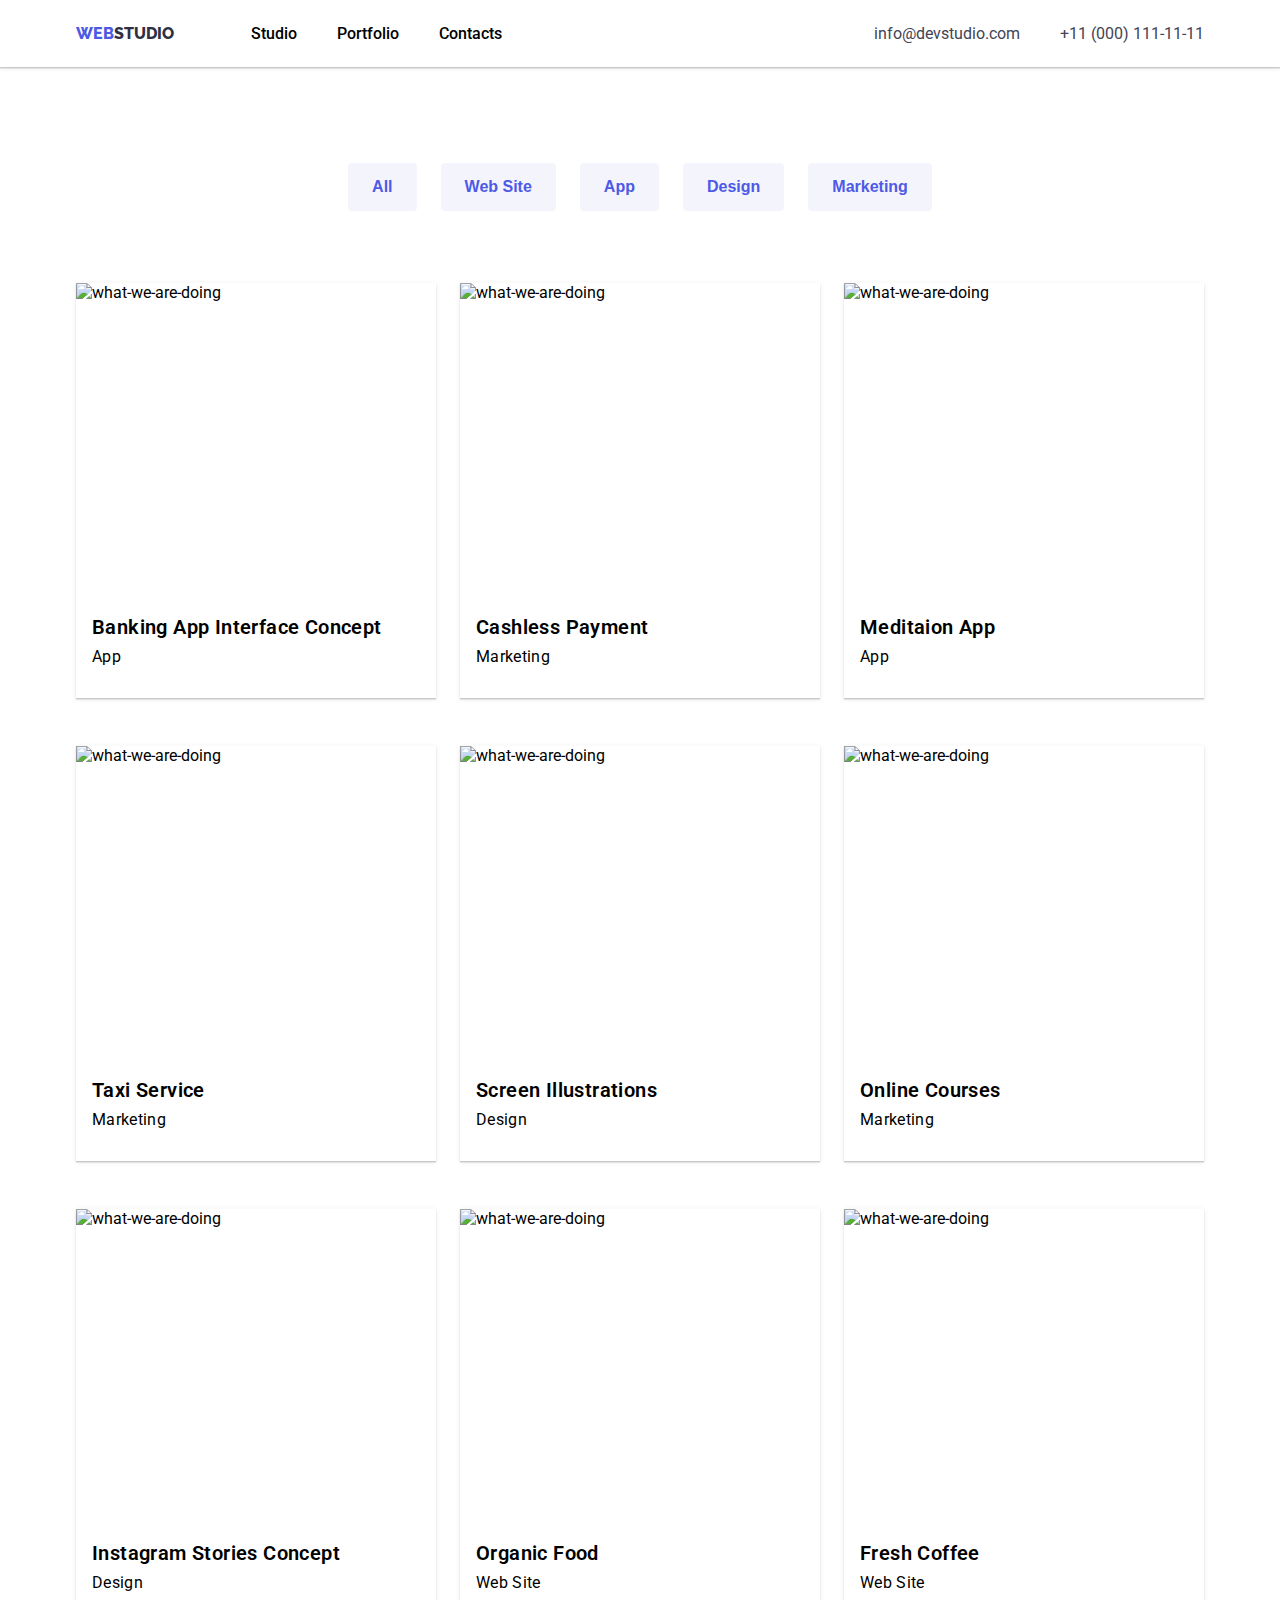
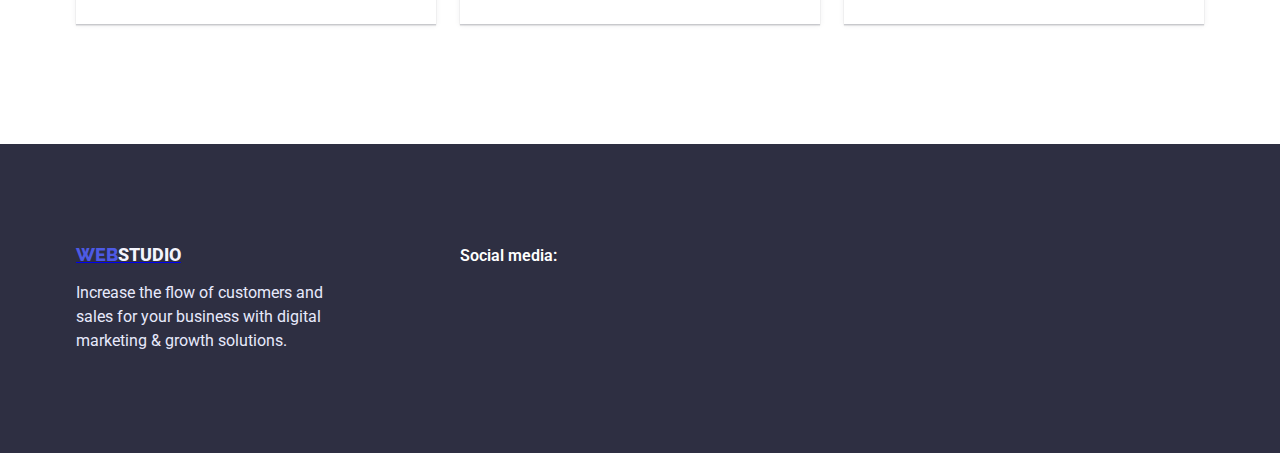
==== commit 28249ddb: "hz" ====
--- a/portfolio.html
+++ b/portfolio.html
@@ -122,31 +122,31 @@
             </div>
             <div class="socials-container">
                 <h2 class="social-media-title">Social media:</h2>
-                <ul class="removing-list-style">
-                    <li class="margins1">
-                        <a href="" class="hz">
-                            <svg width="40px" height="40px" class="our-team-socials-footer" >
+                <ul class="removing-list-style-footer">
+                    <li class="margins-footer">
+                        <a href="" class="our-team-socials-a-footer">
+                            <svg width="40px" height="40px" class="our-team-socials" >
                                 <use href="images/inst.svg#all"></use>
                             </svg>
                         </a>
                     </li>
-                    <li class="margins1">
-                        <a href="">
-                            <svg width="40px" height="40px" class="our-team-socials-footer" >
+                    <li class="margins-footer">
+                        <a href="" class="our-team-socials-a-footer">
+                            <svg width="40px" height="40px" class="our-team-socials" >
                                 <use href="images/twit.svg#all"></use>
                             </svg>
                         </a>
                     </li>
-                    <li class="margins1">
-                        <a href="">
-                            <svg width="40px" height="40px" class="our-team-socials-footer" >
+                    <li class="margins-footer">
+                        <a href="" class="our-team-socials-a-footer">
+                            <svg width="40px" height="40px" class="our-team-socials" >
                                 <use href="images/face.svg#all"></use>
                             </svg>
                         </a>
                     </li>
-                    <li class="margins1">
-                        <a href="">
-                            <svg width="40px" height="40px" class="our-team-socials-footer" >
+                    <li class="margins-footer">
+                        <a href="" class="our-team-socials-a-footer">
+                            <svg width="40px" height="40px" class="our-team-socials" >
                                 <use href="images/idk.svg#all"></use>
                             </svg>
                         </a>
--- a/styles.css
+++ b/styles.css
@@ -41,23 +41,20 @@
     line-height: 24px;
     padding: 12px 24px 12px 24px;
     width: auto;
+    color: #4D5AE5;
 }
 
 .button-port:hover{
     background: #4D5AE5;
     box-shadow: 0px 3px 1px rgba(0, 0, 0, 0.1), 0px 2px 1px rgba(0, 0, 0, 0.08), 0px 2px 2px rgba(0, 0, 0, 0.12);
     border-radius: 4px;
-    height: 48px;
-    cursor: pointer; 
-    border: 0px;
-    font-weight: 600;
-    font-size: 16px;
-    line-height: 24px;
-    padding: 12px 24px 12px 24px;
-    width: auto;
-}
-
-.button-port:hover{
+    color: #fff;
+}
+
+.button-port:focus{
+    background: #4D5AE5;
+    box-shadow: 0px 3px 1px rgba(0, 0, 0, 0.1), 0px 2px 1px rgba(0, 0, 0, 0.08), 0px 2px 2px rgba(0, 0, 0, 0.12);
+    border-radius: 4px;
     color: chartreuse;
 }
 
@@ -105,6 +102,7 @@
     line-height: 1.5;
 }
 
+
 /* index */ 
 
 body{
@@ -148,7 +146,7 @@
 }
 
 .nig{
-    color: ( --navy-blue);
+    color: #2E2F42;
     font-family: 'Raleway'; 
     font-weight: 800;
 }
@@ -247,28 +245,10 @@
     background-color: #F4F4FD;
     width: 264px;
     height: 112px;
-}
-
-.about-us-antena{
-    padding: 24px 102.14px;
-    margin: 120px 20px 8px 0;
-}
-
-.about-us-clock{
-    padding: 24px 101.41px;
-    margin: 120px 20px 8px 0;
-}
-
-.about-us-laptop{
-    padding: 31.5px 100px 31.42px 100px;
-    margin: 120px 20px 8px 0;
-}
-
-.about-us-astronaut{
-    padding: 24px 100px;
-    margin-right: 0;
-    margin-top: 120px;
     margin-bottom: 8px;
+    display: flex;
+    align-items: center;
+    justify-content: center;
 }
 
 .web{
@@ -312,12 +292,18 @@
 }
 
 .section-3{
-    padding: 0px 0px 120px 0px;
+    padding: 120px 0px 120px 0px;
 }
 
 .strategy{
     flex-basis: calc((100% - 3 * 24px) / 4);
 }
+
+.features{
+    display: flex;
+    flex-direction: column;
+}
+    
 
 .name-of-product{
     font-weight: 600;
@@ -440,19 +426,23 @@
     width: 40px;
     height: 40px;
 }
-
+.margins:last-child{
+    margin-right: 0;
+}
+.our-team-socials-a{
+    width: 100%;
+    min-height: 100%;
+    color: #4D5AE5;
+    display: flex;
+    align-items: center;
+    justify-content: center;
+}
 .our-team-socials{
-    padding: 0;
-    cursor: pointer;
-    fill: #4D5AE5;
-}
-
-.our-team-socials:hover{
-    fill: #31D0AA;
-}
-
-.our-team-socials:focus{
-    fill: #31D0AA;
+    fill: currentColor;
+}
+.our-team-socials-a:hover,
+.our-team-socials-a:focus{
+    color: #31D0AA;
 }
 
 .name{
@@ -487,12 +477,6 @@
 
 .section-customers{
     padding: 120px 0;
-}
-
-.i-d-k{
-    width: 168px;
-    height: 88px;
-    margin-right: 20px;
 }
 
 .customers{
@@ -510,50 +494,32 @@
     flex-direction: row;
 }
 
-.logo{
-    box-sizing: border-box;
+.i-d-k{
+    width: 168px;
+    height: 88px;
+}
+.i-d-k:not(:last-child) {
+    margin-right: 24px;
+}
+.logo-a {
+    width: 100%;
+    min-height: 100%;
     border: 1px solid #8E8F99;
     border-radius: 4px;
-    padding: 16px 32px;
-    width: 168px;
-    height: 88px;
-    fill: #AFB1B8;
-    cursor: pointer;
-}
-
-.logo:hover{
-    fill: #4D5AE5;
+    display: flex;
+    align-items: center;
+    justify-content: center;
+    color: #8E8F99;
+}
+.logo{
+    fill: currentColor;
+}
+.logo-a:hover,
+.logo-a:focus{
     border: 1px solid #4D5AE5;
-    border-radius: 4px;
-}
-
-.logo:focus{
-    fill: #4D5AE5;
-    border: 1px solid #4D5AE5;
-    border-radius: 4px;
-}
-
-.logo-last:hover{
-    fill: #4D5AE5;
-    border: 1px solid #4D5AE5;
-    border-radius: 4px;
-}
-
-.logo-last:focus{
-    fill: #4D5AE5;
-    border: 1px solid #4D5AE5;
-    border-radius: 4px;     
-}
-
-.logo-last{
-    box-sizing: border-box;
-    border: 1px solid #8E8F99;
-    border-radius: 4px;
-    padding: 16px 32px;
-    width: 168px;
-    height: 88px;
-    fill: #8E8F99;
-}
+    color:  #4D5AE5;
+}
+
 
 /* footer */
 
@@ -608,26 +574,84 @@
     font-size: 16px;
     line-height: 24px;
     color: #fff;
-}
-
-.our-team-socials-footer{
-    fill: rgba(255, 255, 255, 0.1);
-    margin-top: 16px;
-    margin-right: 24px;
-}   
-
-.our-team-socials-footer:hover{
-    fill: #31D0AA;
-    cursor: pointer;
-}
-
-.our-team-socials-footer:focus{
-    fill: #31D0AA;
-    cursor: pointer;
-}
-
-.margins1{
+    margin-bottom: 16px;
+}
+
+.removing-list-style-footer{
+    list-style: none;
+}
+
+.margins-footer{
+    margin-right: 16px;
     width: 40px;
     height: 40px;
-    margin-right: 16px;
+}
+.margins-footer:last-child{
+    margin-right: 0;
+}
+.our-team-socials-a-footer{
+    width: 100%;
+    min-height: 100%;
+    color: rgba(255, 255, 255, 0.1);;
+    display: flex;
+    align-items: center;
+    justify-content: center;
+}
+.our-team-socials{
+    fill: currentColor;
+}
+.our-team-socials-a-footer:hover,
+.our-team-socials-a-footer:focus{
+    color: #31D0AA;
+}
+
+/* modal */
+
+@keyframes modal-animation {
+	0% {
+		transform: rotateX(70deg);
+		transform-origin: top;
+	}
+
+	100% {
+		opacity: 1;
+		transform: rotateX(0deg);
+		transform-origin: top;
+        pointer-events: all;
+	}
+}
+
+.button-close{
+    width: 36px;
+    height: 36px;
+    margin: 24px 360px;
+    cursor: pointer;
+    background-color: #fff;
+    border: 0px solid white;
+}
+
+.modal{
+    position: absolute;
+    top: 50%;
+    left: 50%;
+    transform: translate(-50%, -50%);
+    background-color: #fff;
+    width: 408px;
+    height: 576px;
+}
+
+.backdrop{
+    position: fixed;
+    top: 0;
+    left: 0;
+    width: 100%;
+    height: 100%;
+    background-color: rgba(46, 47, 66, 0.4);
+    animation-name: modal-animation;
+    animation-duration: 1s;
+}
+
+.is-hidden {
+    opacity: 0;
+    pointer-events: none;
 }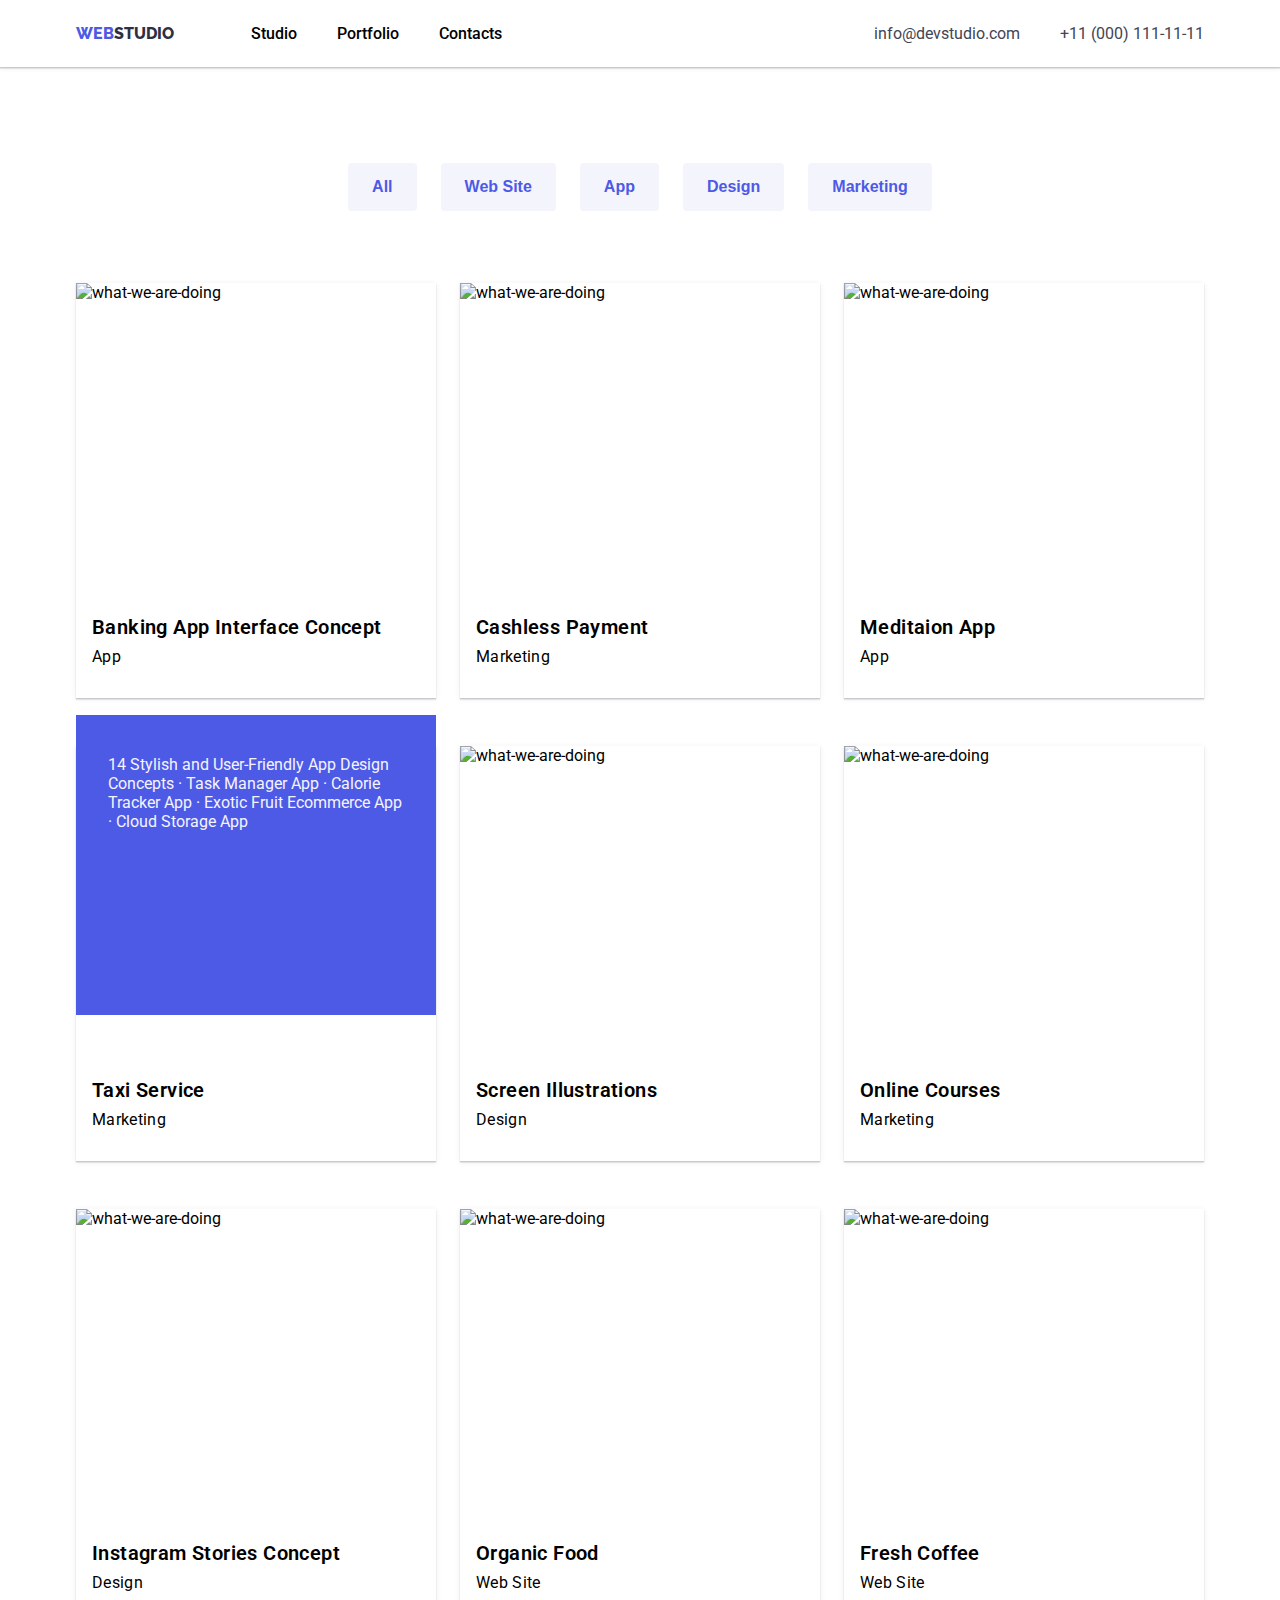
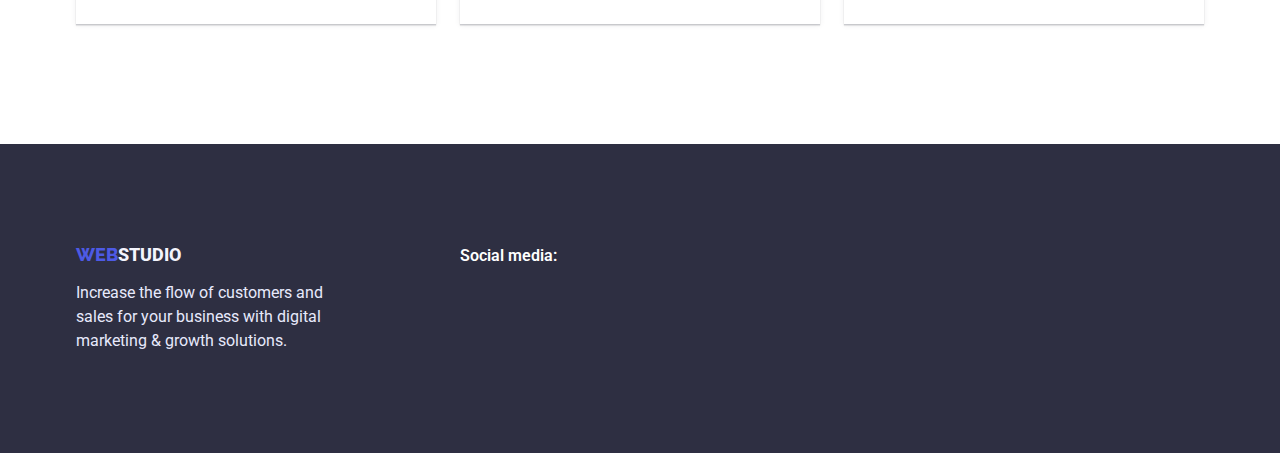
==== commit 059b1401: "." ====
--- a/portfolio.html
+++ b/portfolio.html
@@ -44,11 +44,24 @@
                 </ul>
                 <ul class="portfolio-ex1">
                     <li class="projects">
-                        <img src="./portfolio-img/img.jpg" alt="what-we-are-doing" width="360" height="300" class="img-port">
-                        <div class="mini-container-port">
-                            <h2 class="name-of-product">Banking App Interface Concept</h3>
-                            <p class="what-is-it">App</p>
-                        </div>
+                        <a href="" class="moving-text">
+                                <p class="helpful-text">                    
+                                    14 Stylish and User-Friendly App Design Concepts 
+                                    · Task Manager App 
+                                    · Calorie Tracker App 
+                                    · Exotic Fruit Ecommerce App 
+                                    · Cloud Storage App
+                                </p>
+                                <div class="help">
+                                <img src="./portfolio-img/img.jpg" 
+                                alt="what-we-are-doing" width="360" height="300" 
+                                class="img-port">
+                            </div>
+                            <div class="mini-container-port">
+                                <h2 class="name-of-product">Banking App Interface Concept</h3>
+                                <p class="what-is-it">App</p>
+                            </div>
+                        </a> 
                     </li>
                     <li class="projects">
                         <img src="./portfolio-img/img(1).jpg" alt="what-we-are-doing" width="360" height="300" class="img-port">
--- a/styles.css
+++ b/styles.css
@@ -42,21 +42,20 @@
     padding: 12px 24px 12px 24px;
     width: auto;
     color: #4D5AE5;
-}
-
-.button-port:hover{
+
+    transition-property: all;
+    transition-duration: 250ms;
+    transition-timing-function: cubic-bezier(0.4, 0, 0.2, 1); 
+}
+
+.button-port:hover,
+.button-port:focus{
     background: #4D5AE5;
     box-shadow: 0px 3px 1px rgba(0, 0, 0, 0.1), 0px 2px 1px rgba(0, 0, 0, 0.08), 0px 2px 2px rgba(0, 0, 0, 0.12);
     border-radius: 4px;
     color: #fff;
 }
 
-.button-port:focus{
-    background: #4D5AE5;
-    box-shadow: 0px 3px 1px rgba(0, 0, 0, 0.1), 0px 2px 1px rgba(0, 0, 0, 0.08), 0px 2px 2px rgba(0, 0, 0, 0.12);
-    border-radius: 4px;
-    color: chartreuse;
-}
 
 .portfolio-ex1{
     list-style: none;
@@ -102,13 +101,38 @@
     line-height: 1.5;
 }
 
-
+.help{
+    width: 360px;
+    height: 300px;
+    position: relative;
+}
+
+.helpful-text{
+    position: absolute;
+    background-color: #4D5AE5;
+    color: #F4F4FD;
+    width: 360px;
+    height: 300px;
+    padding: 40px 32px 164px 32px;
+    z-index: 3;
+    top: 715px;
+    transition: transform  1000ms cubic-bezier(0.075, 0.82, 0.165, 1);
+}
+
+.helpful-text:hover{
+    transform: translateY(-433px);
+}
 /* index */ 
 
 body{
     color: black;
     font-family: Roboto, sans-serif;
     background-color: (--clear);
+}
+
+a{
+    text-decoration: none;
+    color: #000;
 }
 
 .container{
@@ -170,6 +194,10 @@
     padding: 24px 0;
     color: #000;
     font-weight: 500;
+
+    transition-property: all;
+    transition-duration: 250ms;
+    transition-timing-function: cubic-bezier(0.4, 0, 0.2, 1);
 }
 
 .nav-sites:focus{
@@ -181,6 +209,10 @@
     color: #434455;
     display: block;
     padding: 24px 0;
+
+    transition-property: all;
+    transition-duration: 250ms;
+    transition-timing-function: cubic-bezier(0.4, 0, 0.2, 1);
 }
 
 .contacts:focus{
@@ -239,6 +271,16 @@
     display: block;
     margin: 48px auto 0;
     border: 0;
+
+    transition-property: all;
+    transition-duration: 250ms;
+    transition-timing-function: cubic-bezier(0.4, 0, 0.2, 1);   
+}
+
+.button:hover,
+.button:focus{
+    background: #404BBF;
+    box-shadow: 0px 4px 4px rgba(0, 0, 0, 0.15);
 }
 
 .about-us{
@@ -436,6 +478,10 @@
     display: flex;
     align-items: center;
     justify-content: center;
+
+    transition-property: all;
+    transition-duration: 250ms;
+    transition-timing-function: cubic-bezier(0.4, 0, 0.2, 1);
 }
 .our-team-socials{
     fill: currentColor;
@@ -510,6 +556,10 @@
     align-items: center;
     justify-content: center;
     color: #8E8F99;
+
+    transition-property: all;
+    transition-duration: 250ms;
+    transition-timing-function: cubic-bezier(0.4, 0, 0.2, 1);
 }
 .logo{
     fill: currentColor;
@@ -596,6 +646,10 @@
     display: flex;
     align-items: center;
     justify-content: center;
+
+    transition-property: all;
+    transition-duration: 250ms;
+    transition-timing-function: cubic-bezier(0.4, 0, 0.2, 1);
 }
 .our-team-socials{
     fill: currentColor;
@@ -607,7 +661,7 @@
 
 /* modal */
 
-@keyframes modal-animation {
+@keyframes modal{
 	0% {
 		transform: rotateX(70deg);
 		transform-origin: top;
@@ -622,8 +676,8 @@
 }
 
 .button-close{
-    width: 36px;
-    height: 36px;
+    width: 24px;
+    height: 24px;
     margin: 24px 360px;
     cursor: pointer;
     background-color: #fff;
@@ -638,6 +692,7 @@
     background-color: #fff;
     width: 408px;
     height: 576px;
+    animation: modal 1s;
 }
 
 .backdrop{
@@ -647,11 +702,10 @@
     width: 100%;
     height: 100%;
     background-color: rgba(46, 47, 66, 0.4);
-    animation-name: modal-animation;
-    animation-duration: 1s;
 }
 
 .is-hidden {
+    visibility: hidden;
     opacity: 0;
     pointer-events: none;
-}+}
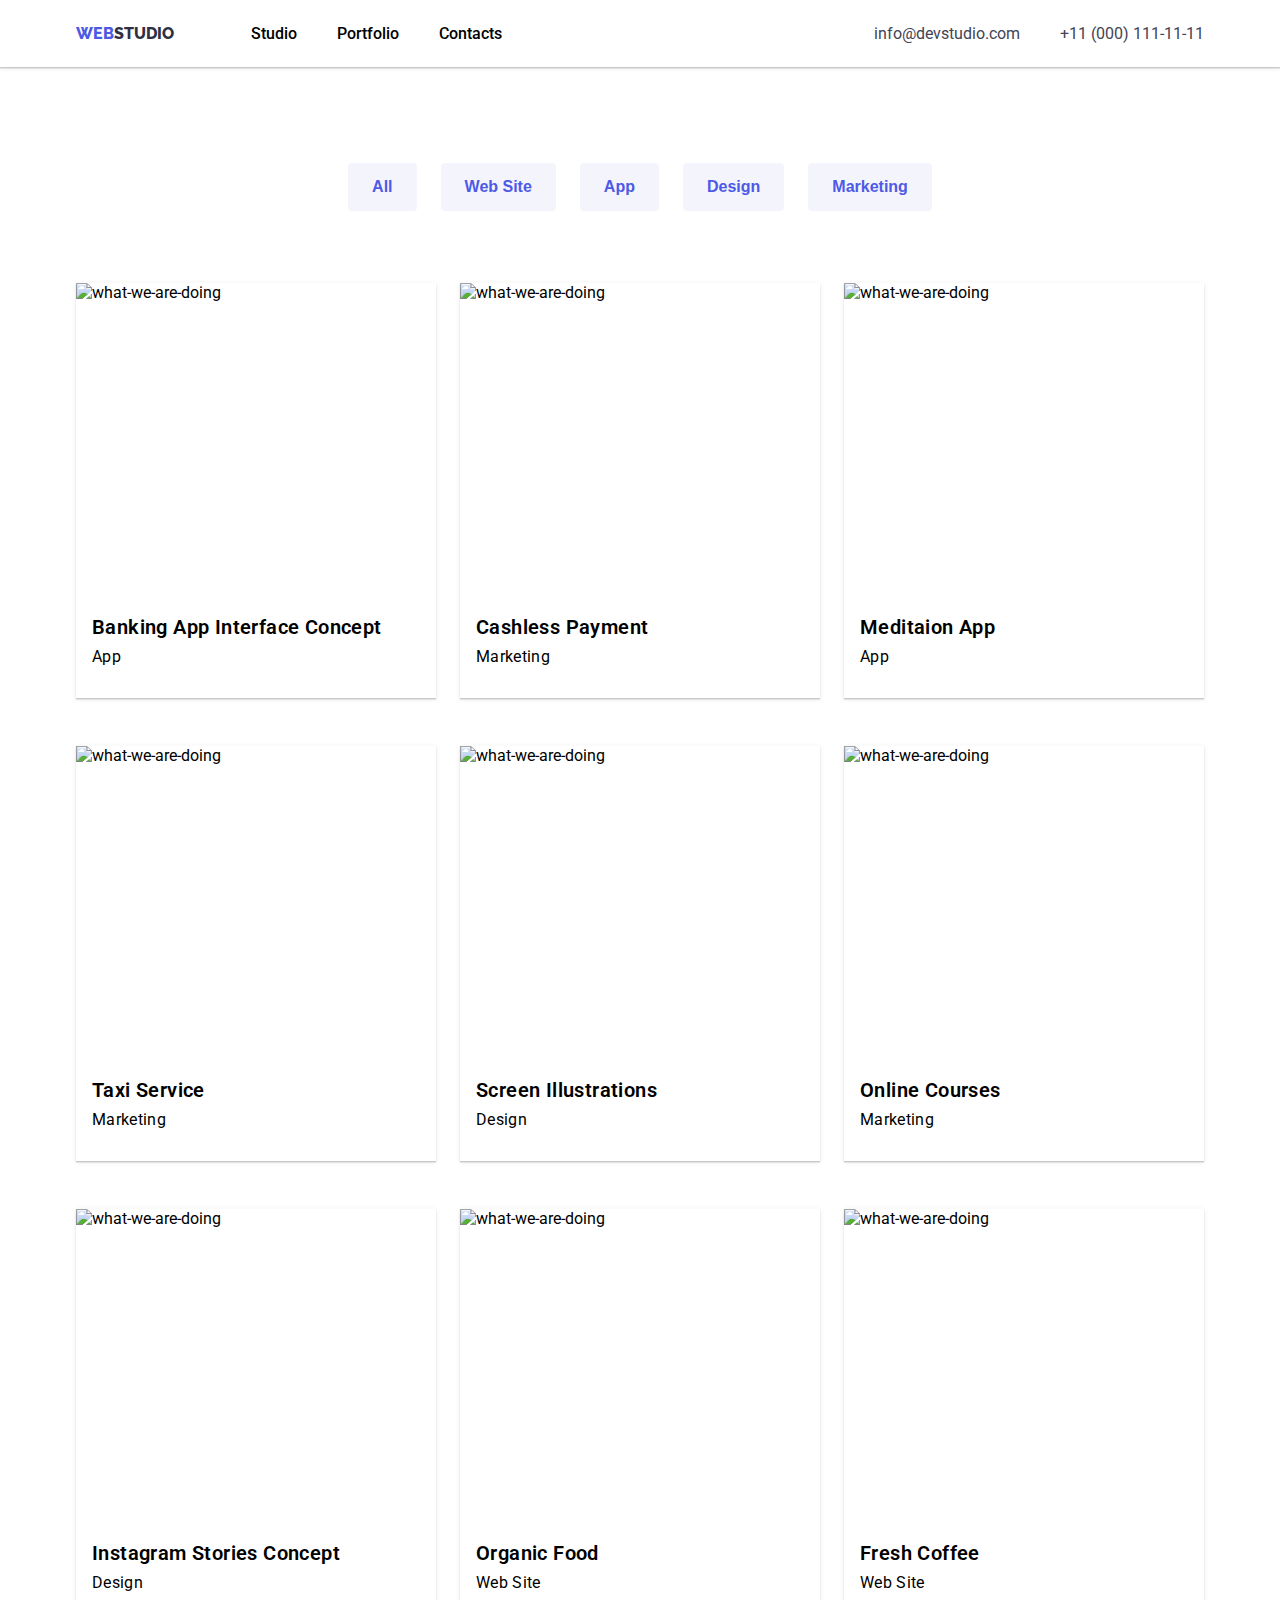
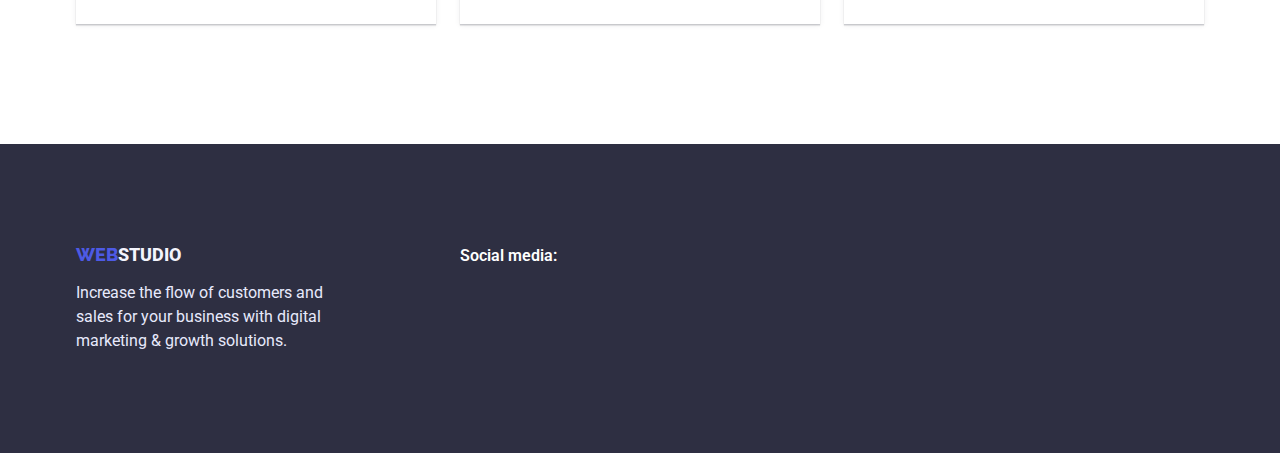
==== commit 07929e7b: ".." ====
--- a/portfolio.html
+++ b/portfolio.html
@@ -45,6 +45,10 @@
                 <ul class="portfolio-ex1">
                     <li class="projects">
                         <a href="" class="moving-text">
+                            <div class="position-relative">   
+                            <img src="./portfolio-img/img.jpg" 
+                                alt="what-we-are-doing" width="360" height="300" 
+                                class="img-port">
                                 <p class="helpful-text">                    
                                     14 Stylish and User-Friendly App Design Concepts 
                                     · Task Manager App 
@@ -52,11 +56,7 @@
                                     · Exotic Fruit Ecommerce App 
                                     · Cloud Storage App
                                 </p>
-                                <div class="help">
-                                <img src="./portfolio-img/img.jpg" 
-                                alt="what-we-are-doing" width="360" height="300" 
-                                class="img-port">
-                            </div>
+                            </div> 
                             <div class="mini-container-port">
                                 <h2 class="name-of-product">Banking App Interface Concept</h3>
                                 <p class="what-is-it">App</p>
--- a/styles.css
+++ b/styles.css
@@ -101,26 +101,18 @@
     line-height: 1.5;
 }
 
-.help{
-    width: 360px;
-    height: 300px;
-    position: relative;
-}
-
 .helpful-text{
     position: absolute;
+    left: 0;
+    top: 300px;
     background-color: #4D5AE5;
     color: #F4F4FD;
     width: 360px;
-    height: 300px;
-    padding: 40px 32px 164px 32px;
-    z-index: 3;
-    top: 715px;
-    transition: transform  1000ms cubic-bezier(0.075, 0.82, 0.165, 1);
-}
-
-.helpful-text:hover{
-    transform: translateY(-433px);
+    height: 300px;   
+    transition: top 2500ms linear; 
+}
+.projects:hover .helpful-text{
+    top: 0;
 }
 /* index */ 
 
@@ -161,7 +153,12 @@
     text-decoration: none;
     padding: 24px 0;
 }
-
+.position-relative{
+    position:relative;
+    overflow: hidden;
+    width: 360px;
+    height: 300px;
+}
 .web-foot{
     font-family: 'Raleway';
     font-style: normal;
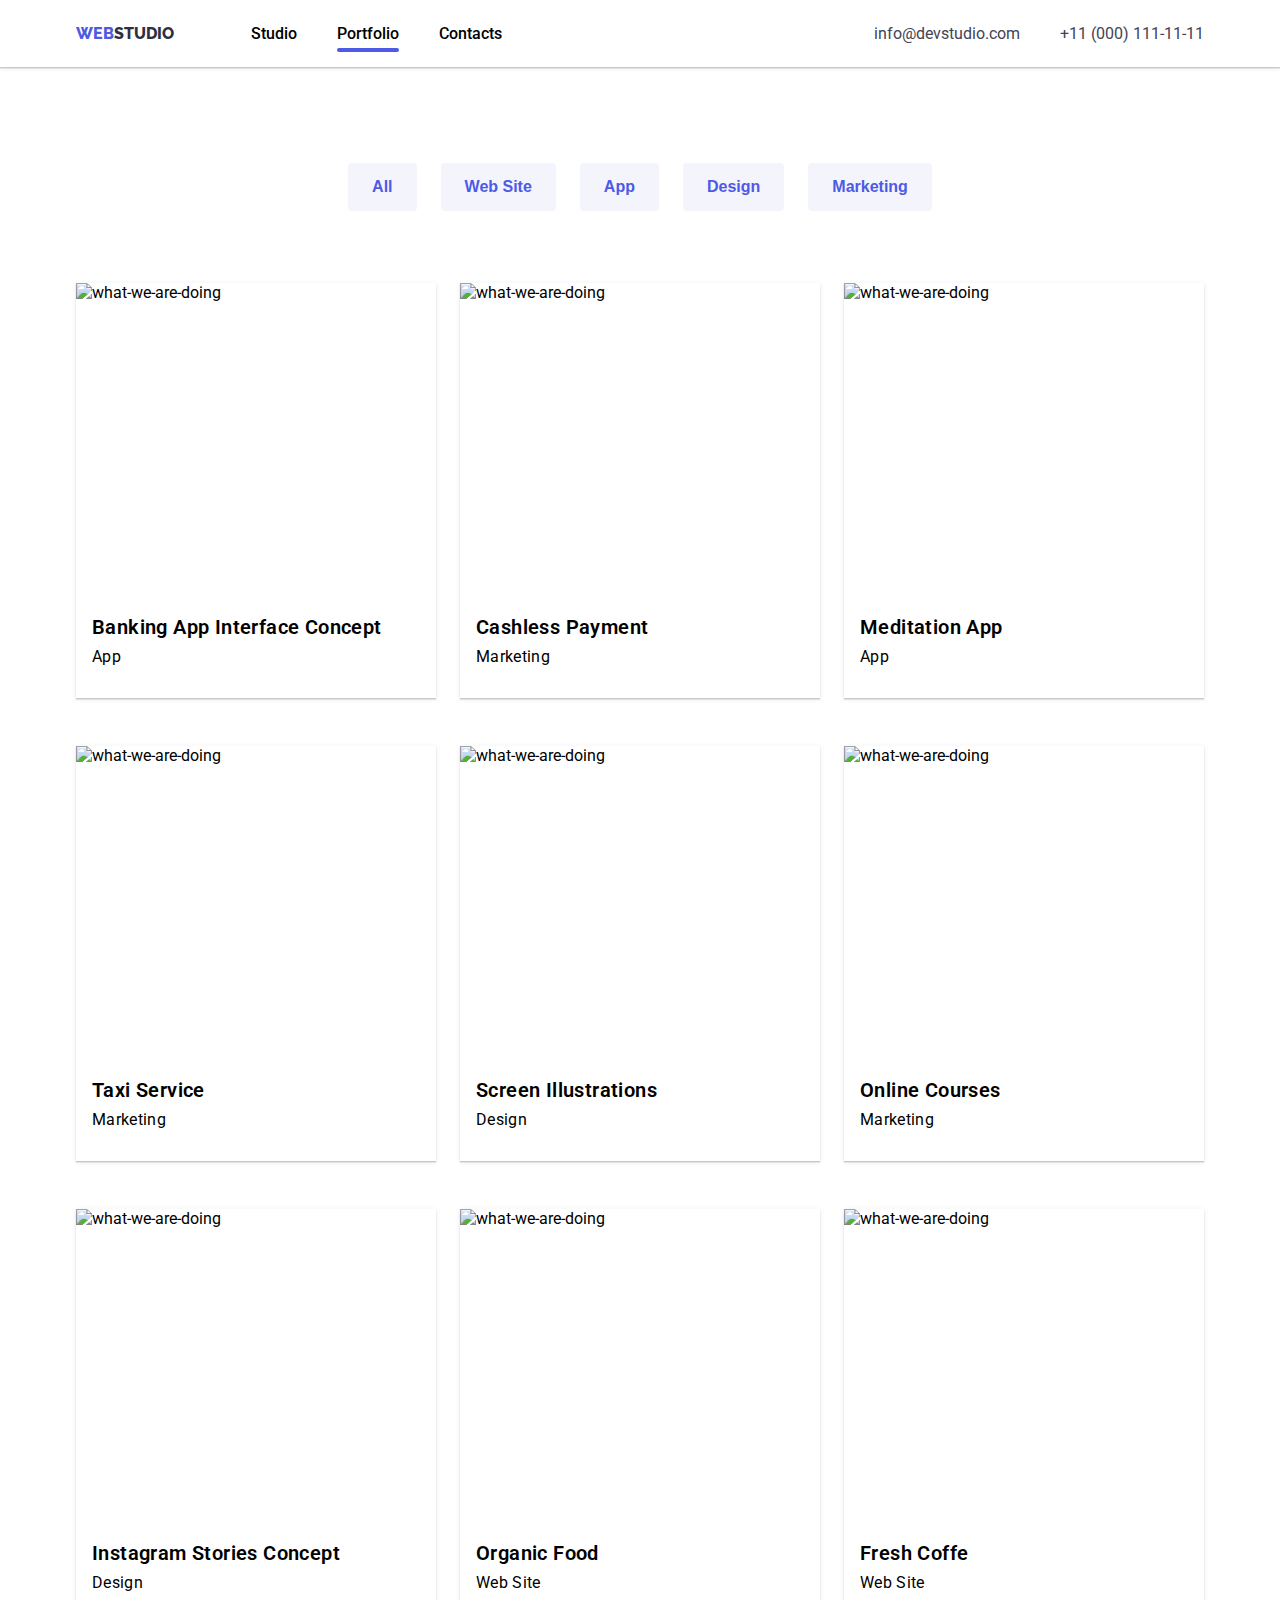
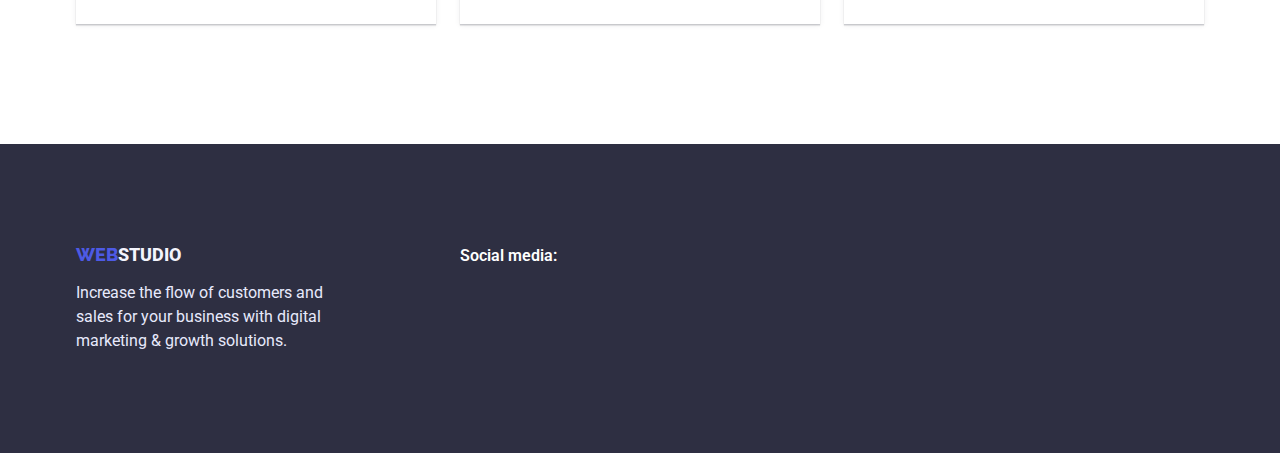
==== commit 9fd028a4: "full 5th hw" ====
--- a/portfolio.html
+++ b/portfolio.html
@@ -22,7 +22,7 @@
                     </a>
                     <ul class="general">
                        <li><a href="index.html" class="nav-sites">Studio</a></li>
-                       <li><a href="portfolio.html" class="nav-sites">Portfolio</a></li>
+                       <li><a href="portfolio.html" class="studio-index">Portfolio</a></li>
                        <li><a href="" class="nav-sites">Contacts</a></li>
                     </ul>
                     <ul class="general2">
@@ -64,62 +64,166 @@
                         </a> 
                     </li>
                     <li class="projects">
-                        <img src="./portfolio-img/img(1).jpg" alt="what-we-are-doing" width="360" height="300" class="img-port">
-                        <div class="mini-container-port">
-                            <h2 class="name-of-product">Cashless Payment</h3>
-                            <p class="what-is-it">Marketing</p>
-                        </div>
-                        </li>
-                    <li class="projects">
-                        <img src="./portfolio-img/img(2).jpg" alt="what-we-are-doing" width="360" height="300" class="img-port">
-                        <div class="mini-container-port">
-                            <h2 class="name-of-product">Meditaion App</h3>
-                            <p class="what-is-it">App</p>
-                        </div>
-                    </li>
-                    <li class="projects">
-                        <img src="./portfolio-img/img(3).jpg" alt="what-we-are-doing" width="360" height="300" class="img-port">
-                        <div class="mini-container-port">
-                            <h2 class="name-of-product">Taxi Service</h3>
-                            <p class="what-is-it">Marketing</p>
-                        </div>
-                    </li>
-                    <li class="projects">
-                        <img src="./portfolio-img/img(4).jpg" alt="what-we-are-doing" width="360" height="300" class="img-port">
-                        <div class="mini-container-port">
-                            <h2 class="name-of-product">Screen Illustrations</h3>
-                            <p class="what-is-it">Design</p>
-                        </div>
-                    </li>
-                    <li class="projects">
-                        <img src="./portfolio-img/img(5).jpg" alt="what-we-are-doing" width="360" height="300" class="img-port">
-                        <div class="mini-container-port">
-                            <h2 class="name-of-product">Online Courses</h3>
-                            <p class="what-is-it">Marketing</p>
-                        </div>
-                    </li>      
-                    <li class="projects">
-                        <img src="./portfolio-img/img(6).jpg" alt="what-we-are-doing" width="360" height="300" class="img-port">
-                        <div class="mini-container-port">
-                            <h2 class="name-of-product">Instagram Stories Concept</h3>
-                            <p class="what-is-it">Design</p>
-                        </div>
-                    </li>
-                    <li class="projects">
-                        <img src="./portfolio-img/img(7).jpg" alt="what-we-are-doing" width="360" height="300" class="img-port">
-                        <div class="mini-container-port"> 
-                            <h2 class="name-of-product">Organic Food</h3>
-                            <p class="what-is-it">Web Site</p>
-                        </div>
-                    </li>
-                    <li class="projects">
-                        <img src="./portfolio-img/img(8).jpg" alt="what-we-are-doing" width="360" height="300" class="img-port">
-                        <div class="mini-container-port">
-                            <h2 class="name-of-product">Fresh Coffee</h3>
-                            <p class="what-is-it">Web Site</p>
-                        </div>
-                    </li>
-                </ul>
+                        <a href="" class="moving-text">
+                            <div class="position-relative">   
+                            <img src="./portfolio-img/img(1).jpg" 
+                                alt="what-we-are-doing" width="360" height="300" 
+                                class="img-port">
+                                <p class="helpful-text">                    
+                                    14 Stylish and User-Friendly App Design Concepts 
+                                    · Task Manager App 
+                                    · Calorie Tracker App 
+                                    · Exotic Fruit Ecommerce App 
+                                    · Cloud Storage App
+                                </p>
+                            </div> 
+                            <div class="mini-container-port">
+                                <h2 class="name-of-product">Cashless Payment</h3>
+                                <p class="what-is-it">Marketing</p>
+                            </div>
+                        </a> 
+                    </li>
+                    <li class="projects">
+                        <a href="" class="moving-text">
+                            <div class="position-relative">   
+                            <img src="./portfolio-img/img(2).jpg" 
+                                alt="what-we-are-doing" width="360" height="300" 
+                                class="img-port">
+                                <p class="helpful-text">                    
+                                    14 Stylish and User-Friendly App Design Concepts 
+                                    · Task Manager App 
+                                    · Calorie Tracker App 
+                                    · Exotic Fruit Ecommerce App 
+                                    · Cloud Storage App
+                                </p>
+                            </div> 
+                            <div class="mini-container-port">
+                                <h2 class="name-of-product">Meditation App</h3>
+                                <p class="what-is-it">App</p>
+                            </div>
+                        </a> 
+                    </li>
+                    <li class="projects">
+                        <a href="" class="moving-text">
+                            <div class="position-relative">   
+                            <img src="./portfolio-img/img(3).jpg" 
+                                alt="what-we-are-doing" width="360" height="300" 
+                                class="img-port">
+                                <p class="helpful-text">                    
+                                    14 Stylish and User-Friendly App Design Concepts 
+                                    · Task Manager App 
+                                    · Calorie Tracker App 
+                                    · Exotic Fruit Ecommerce App 
+                                    · Cloud Storage App
+                                </p>
+                            </div> 
+                            <div class="mini-container-port">
+                                <h2 class="name-of-product">Taxi Service</h3>
+                                <p class="what-is-it">Marketing</p>
+                            </div>
+                        </a> 
+                    </li>
+                    <li class="projects">
+                        <a href="" class="moving-text">
+                            <div class="position-relative">   
+                            <img src="./portfolio-img/img(4).jpg" 
+                                alt="what-we-are-doing" width="360" height="300" 
+                                class="img-port">
+                                <p class="helpful-text">                    
+                                    14 Stylish and User-Friendly App Design Concepts 
+                                    · Task Manager App 
+                                    · Calorie Tracker App 
+                                    · Exotic Fruit Ecommerce App 
+                                    · Cloud Storage App
+                                </p>
+                            </div> 
+                            <div class="mini-container-port">
+                                <h2 class="name-of-product">Screen Illustrations</h3>
+                                <p class="what-is-it">Design</p>
+                            </div>
+                        </a> 
+                    </li>
+                    <li class="projects">
+                        <a href="" class="moving-text">
+                            <div class="position-relative">   
+                            <img src="./portfolio-img/img(5).jpg" 
+                                alt="what-we-are-doing" width="360" height="300" 
+                                class="img-port">
+                                <p class="helpful-text">                    
+                                    14 Stylish and User-Friendly App Design Concepts 
+                                    · Task Manager App 
+                                    · Calorie Tracker App 
+                                    · Exotic Fruit Ecommerce App 
+                                    · Cloud Storage App
+                                </p>
+                            </div> 
+                            <div class="mini-container-port">
+                                <h2 class="name-of-product">Online Courses</h3>
+                                <p class="what-is-it">Marketing</p>
+                            </div>
+                        </a> 
+                    </li>    
+                    <li class="projects">
+                        <a href="" class="moving-text">
+                            <div class="position-relative">   
+                            <img src="./portfolio-img/img(6).jpg" 
+                                alt="what-we-are-doing" width="360" height="300" 
+                                class="img-port">
+                                <p class="helpful-text">                    
+                                    14 Stylish and User-Friendly App Design Concepts 
+                                    · Task Manager App 
+                                    · Calorie Tracker App 
+                                    · Exotic Fruit Ecommerce App 
+                                    · Cloud Storage App
+                                </p>
+                            </div> 
+                            <div class="mini-container-port">
+                                <h2 class="name-of-product">Instagram Stories Concept</h3>
+                                <p class="what-is-it">Design</p>
+                            </div>
+                        </a> 
+                    </li>
+                    <li class="projects">
+                        <a href="" class="moving-text">
+                            <div class="position-relative">   
+                            <img src="./portfolio-img/img(7).jpg" 
+                                alt="what-we-are-doing" width="360" height="300" 
+                                class="img-port">
+                                <p class="helpful-text">                    
+                                    14 Stylish and User-Friendly App Design Concepts 
+                                    · Task Manager App 
+                                    · Calorie Tracker App 
+                                    · Exotic Fruit Ecommerce App 
+                                    · Cloud Storage App
+                                </p>
+                            </div> 
+                            <div class="mini-container-port">
+                                <h2 class="name-of-product">Organic Food</h3>
+                                <p class="what-is-it">Web Site</p>
+                            </div>
+                        </a> 
+                    </li>
+                    <li class="projects">
+                        <a href="" class="moving-text">
+                            <div class="position-relative">   
+                            <img src="./portfolio-img/img(8).jpg" 
+                                alt="what-we-are-doing" width="360" height="300" 
+                                class="img-port">
+                                <p class="helpful-text">                    
+                                    14 Stylish and User-Friendly App Design Concepts 
+                                    · Task Manager App 
+                                    · Calorie Tracker App 
+                                    · Exotic Fruit Ecommerce App 
+                                    · Cloud Storage App
+                                </p>
+                            </div> 
+                            <div class="mini-container-port">
+                                <h2 class="name-of-product">Fresh Coffe</h3>
+                                <p class="what-is-it">Web Site</p>
+                            </div>
+                        </a> 
+                    </li>
+                    </ul>
             </div>
         </section>
     </main>
--- a/styles.css
+++ b/styles.css
@@ -15,6 +15,37 @@
     padding: 0;
     background-repeat: no-repeat;
 }
+
+/* underline site where you are */
+.studio-index{
+    text-decoration: none;
+    display: block;
+    padding: 24px 0;
+    color: #000;
+    font-weight: 500;
+    position: relative;
+
+    transition-property: all;
+    transition-duration: 250ms;
+    transition-timing-function: cubic-bezier(0.4, 0, 0.2, 1);
+}
+.studio-index::after{
+    content: '';
+    position: absolute;
+    left: 0;
+    top: 48px;
+    display: block;
+    width: 100%;
+    height: 4px;
+    background-color: #4D5AE5;
+    border-radius: 4px;
+}
+
+.studio-index:hover,
+.studio-index:focus{
+    color: #4D5AE5;
+}
+
 /* portfolio */
 
 .main-section-port{
@@ -109,11 +140,14 @@
     color: #F4F4FD;
     width: 360px;
     height: 300px;   
-    transition: top 2500ms linear; 
+    transition: top 250ms linear; 
+    padding: 40px 32px 164px 32px;
+    background-blend-mode: soft-light;
 }
 .projects:hover .helpful-text{
     top: 0;
 }
+
 /* index */ 
 
 body{
@@ -689,7 +723,11 @@
     background-color: #fff;
     width: 408px;
     height: 576px;
-    animation: modal 1s;
+    transition: transform 250ms cubic-bezier(0.4, 0, 0.2, 1);
+}
+
+.backdrop.is-hidden .modal{
+    transform: translateY(500px) translate(-50%, -50%);
 }
 
 .backdrop{
@@ -699,9 +737,11 @@
     width: 100%;
     height: 100%;
     background-color: rgba(46, 47, 66, 0.4);
-}
-
-.is-hidden {
+
+    transition: opacity 250ms cubic-bezier(0.4, 0, 0.2, 1);
+}
+
+.backdrop.is-hidden {
     visibility: hidden;
     opacity: 0;
     pointer-events: none;
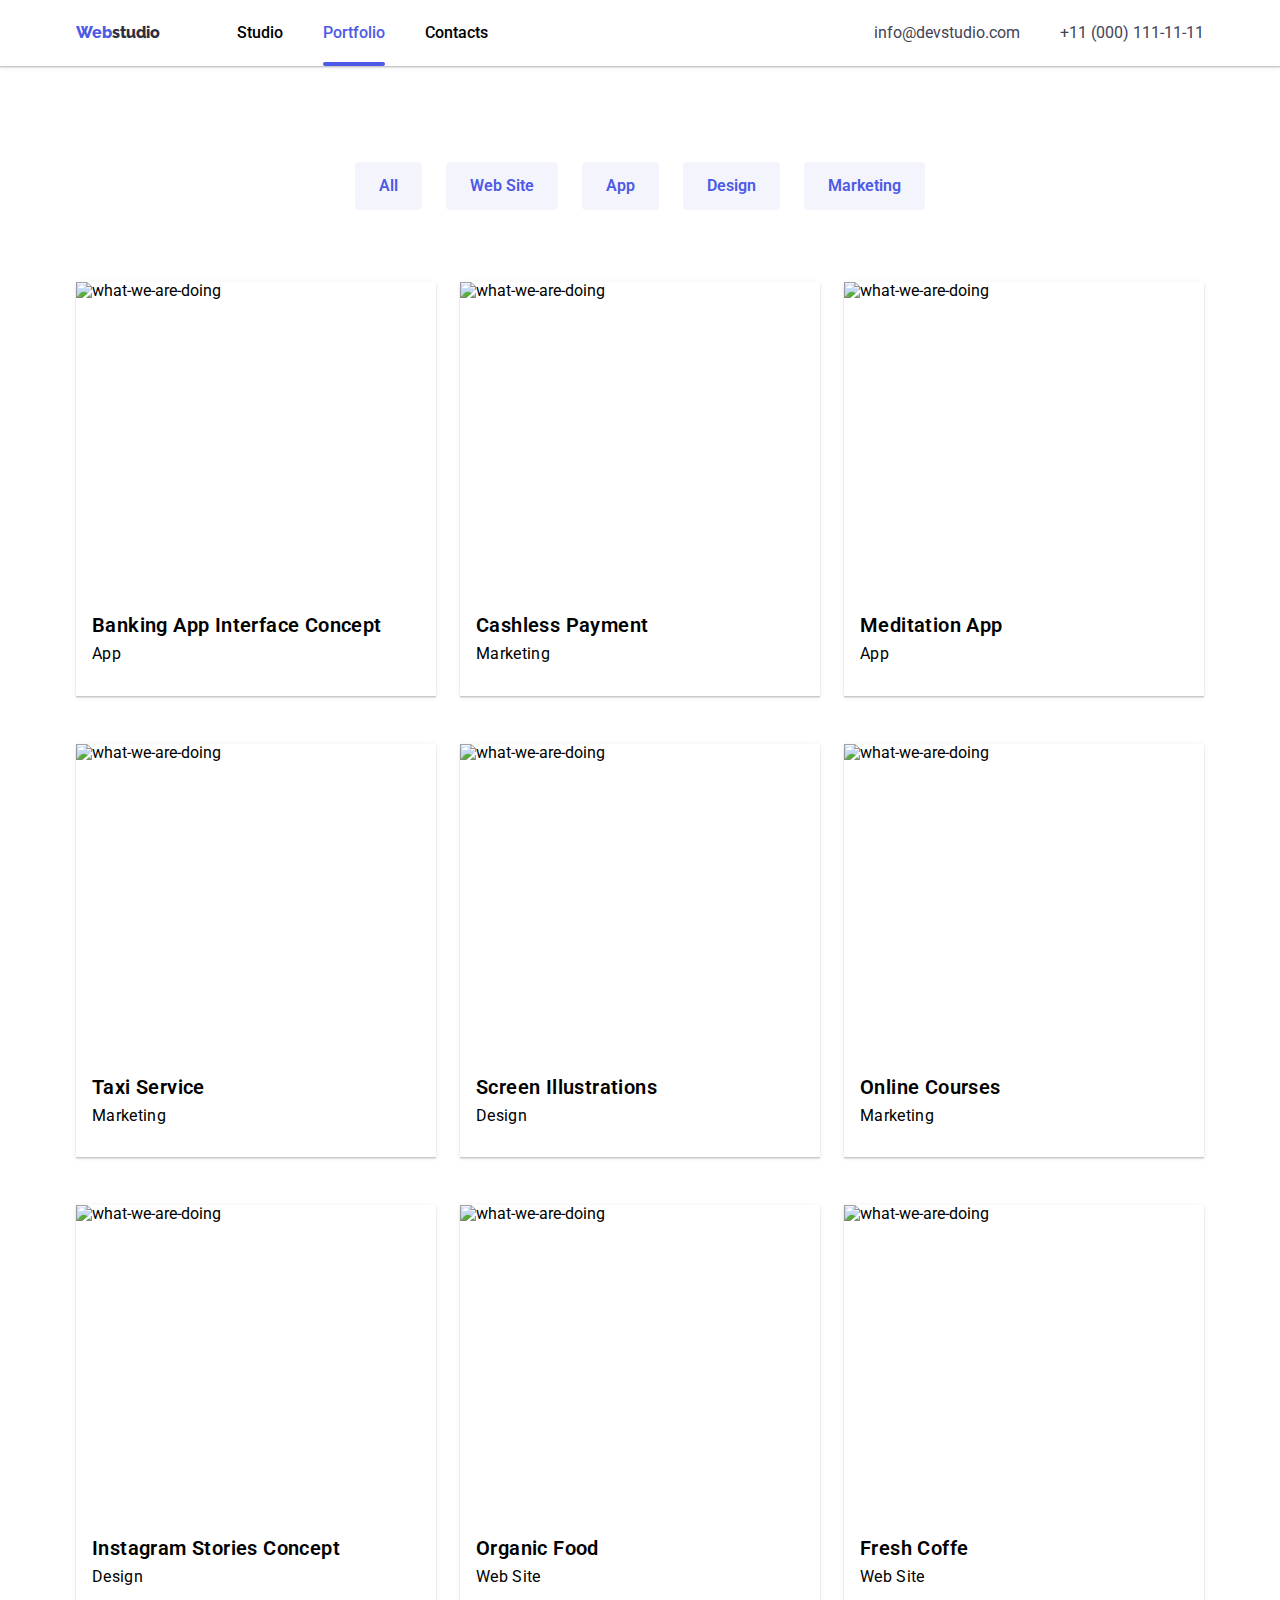
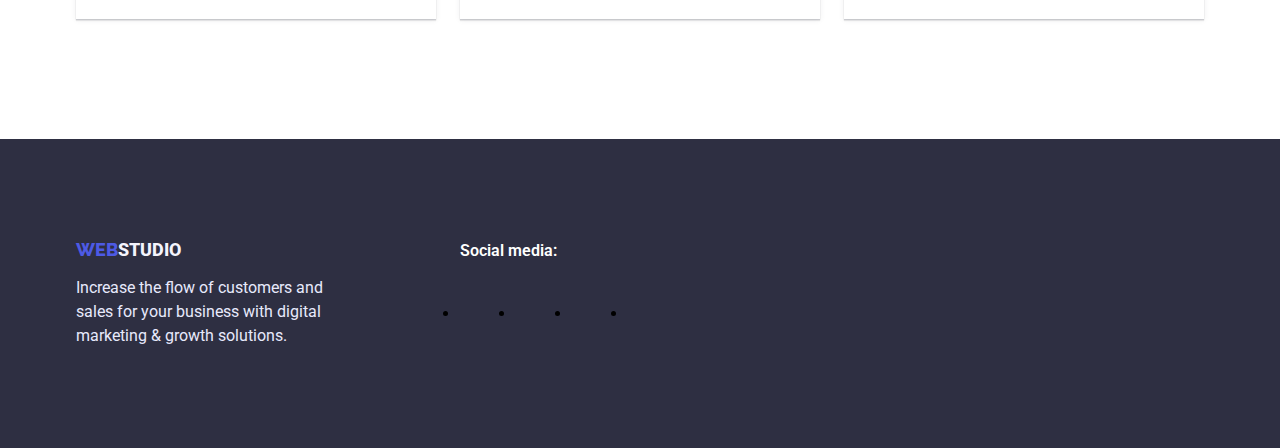
==== commit 275ff1aa: "куьфлштп" ====
--- a/portfolio.html
+++ b/portfolio.html
@@ -5,20 +5,18 @@
     <meta http-equiv="X-UA-Compatible" content="IE=edge">
     <meta name="viewport" content="width=device-width, initial-scale=1.0">
     <title>Portfolio</title>
-    <link rel="stylesheet" href="normalize.css">
-    <link rel="stylesheet" href="./styles.css"/>
     <link rel="preconnect" href="https://fonts.googleapis.com">
     <link rel="preconnect" href="https://fonts.gstatic.com" crossorigin>
-    <link href="https://fonts.googleapis.com/css2?family=Raleway:wght@800&display=swap" rel="stylesheet">
-    <link rel="preconnect" href="https://fonts.googleapis.com"> 
-    <link rel="preconnect" href="https://fonts.gstatic.com" crossorigin>
-    <link href="https://fonts.googleapis.com/css2?family=Roboto:wght@400;500;700;900&display=swap" rel="stylesheet">
+    <link href="https://fonts.googleapis.com/css2?family=Raleway:wght@800&family=Roboto:wght@400;500;700;900&display=swap" rel="stylesheet">    
+    <link rel="stylesheet" href="./styles/normalize.css">
+    <link rel="stylesheet" href="https://cdnjs.cloudflare.com/ajax/libs/modern-normalize/1.0.0/modern-normalize.min.css"/>
+    <link rel="stylesheet" href="./styles/styles.css"/>
 </head>
 <body class="body">
     <header class="header-bg">
         <div class="container container1">
                     <a href="" class="top">
-                        <span class="web-foot">WEB</span><span class="nig">STUDIO</span></a> 
+                        <span class="web-foot">web</span><span class="nig">studio</span></a> 
                     </a>
                     <ul class="general">
                        <li><a href="index.html" class="nav-sites">Studio</a></li>
--- a/styles/styles.css
+++ b/styles/styles.css
@@ -0,0 +1,749 @@
+:root{
+    --iris:#4d5ae5;
+    --navy-blue: #2E2F42;
+    --green:#31D0AA;
+    --slate:#434455;
+    --light-slate:#8e8f99;
+    --cornflower: #E7E9FC;
+    --cloud:#F4F4FD;
+    --clear: #fff;
+}   
+
+*{
+    box-sizing: border-box;
+    margin: 0;
+    padding: 0;
+    background-repeat: no-repeat;
+}
+
+/* underline site where you are */
+.studio-index{
+    text-decoration: none;
+    display: block;
+    padding: 24px 0;
+    color: #4D5AE5;
+    font-weight: 500;
+    position: relative;
+
+    transition-property: color;
+    transition-duration: 250ms;
+    transition-timing-function: cubic-bezier(0.4, 0, 0.2, 1);
+}
+.studio-index::after{
+    content: '';
+    position: absolute;
+    left: 0;
+    bottom: 0;
+    display: block;
+    width: 100%;
+    height: 4px;
+    background-color: #4D5AE5;
+    border-radius: 4px;
+}
+
+.studio-index:hover,
+.studio-index:focus{
+    color: #4D5AE5;
+}
+
+/* portfolio */
+
+.main-section-port{
+    padding: 96px 0 120px 0;
+}
+
+.buttons-port-list{
+    display: flex;
+    justify-content: center;
+    gap: 24px;
+    margin-bottom: 72px;
+    font-family: 'Roboto';
+    list-style: none;
+}
+
+.button-port{
+    background-color: #F4F4FD;
+    border-radius: 4px;
+    height: 48px;
+    cursor: pointer; 
+    border: 0px;
+    font-weight: 600;
+    font-size: 16px;
+    line-height: 24px;
+    padding: 12px 24px 12px 24px;
+    width: auto;
+    color: #4D5AE5;
+
+    transition-property: all;
+    transition-duration: 250ms;
+    transition-timing-function: cubic-bezier(0.4, 0, 0.2, 1); 
+}
+
+.button-port:hover,
+.button-port:focus{
+    background: #4D5AE5;
+    box-shadow: 0px 3px 1px rgba(0, 0, 0, 0.1), 0px 2px 1px rgba(0, 0, 0, 0.08), 0px 2px 2px rgba(0, 0, 0, 0.12);
+    border-radius: 4px;
+    color: #fff;
+}
+
+
+.portfolio-ex1{
+    list-style: none;
+    display: flex;
+    flex-wrap: wrap;
+    justify-content: center;
+    column-gap: 24px;
+    row-gap: 48px;
+}
+
+.name-of-product{
+    margin-bottom: 8px;
+}
+
+.projects{
+    background: #FFFFFF;
+    box-shadow: 0px 1px 6px rgba(46, 47, 66, 0.08), 0px 1px 1px rgba(46, 47, 66, 0.16), 0px 2px 1px rgba(46, 47, 66, 0.08);
+    width: 360px;
+}
+
+.img-port{
+    display: block;
+    width: 100%;
+    height: auto;
+}
+
+.mini-container-port{
+    padding: 32px 16px;
+}
+
+.font-class-every1{
+    font-style: normal;
+    font-weight: 500;
+    font-size: 20px;
+    line-height: 1.2;
+    margin-bottom: 8px;
+}
+
+.font-class-every2{
+    font-style: normal;
+    font-weight: 400;
+    font-size: 16px;
+    line-height: 1.5;
+}
+
+.helpful-text{
+    position: absolute;
+    left: 0;
+    top: 300px;
+    background-color: #4D5AE5;
+    color: #F4F4FD;
+    width: 360px;
+    height: 300px;   
+    transition: top 250ms linear; 
+    padding: 40px 32px 164px 32px;
+    background-blend-mode: soft-light;
+}
+.projects:hover .helpful-text{
+    top: 0;
+}
+
+/* index */ 
+
+body{
+    color: black;
+    font-family: Roboto, sans-serif;
+    background-color: (--clear);
+}
+
+a{
+    text-decoration: none;
+    color: #000;
+}
+
+.container{
+    margin: 0 auto;
+    padding: 0 15px;
+    width: 1158px;
+}
+
+.container1{
+    display: flex;
+}
+
+.header-bg{
+    box-shadow: 0px 2px 1px rgba(46, 47, 66, 0.08), 0px 1px 1px rgba(46, 47, 66, 0.16), 0px 1px 6px rgba(46, 47, 66, 0.08); 
+    display: flex;
+    flex-direction: row;
+}
+
+ul{
+    display: flex;
+    flex-wrap: nowrap;
+}
+
+.top{
+    margin: 0;
+    text-decoration: none;
+    padding: 24px 0;
+}
+.position-relative{
+    position:relative;
+    overflow: hidden;
+    width: 360px;
+    height: 300px;
+}
+.web-foot{
+    font-family: 'Raleway';
+    font-style: normal;
+    font-weight: 800;
+    color: #4d5ae5;
+    text-transform: capitalize;
+}
+
+.nig{
+    color: #2E2F42;
+    font-family: 'Raleway'; 
+    font-weight: 800;
+    text-transform: capitalize;
+}
+
+.general{
+    list-style: none;
+    column-gap: 40px;
+    margin-left: 77px;
+}
+
+.general2{
+    margin-bottom: 0;
+    column-gap: 40px;
+    list-style: none;
+    margin-left: auto;
+}
+
+.nav-sites{
+    text-decoration: none;
+    display: block;
+    padding: 24px 0;
+    color: #000;
+    font-weight: 500;
+
+    transition-property: color;
+    transition-duration: 250ms;
+    transition-timing-function: cubic-bezier(0.4, 0, 0.2, 1);
+}
+
+.nav-sites:focus{
+    color: #4D5AE5;
+}
+
+.contacts{
+    text-decoration: none;
+    color: #434455;
+    display: block;
+    padding: 24px 0;
+
+    transition-property: color;
+    transition-duration: 250ms;
+    transition-timing-function: cubic-bezier(0.4, 0, 0.2, 1);
+}
+
+.contacts:focus{
+    color: #4D5AE5;
+}
+
+li>a:hover{
+    color: #4d5ae5;
+}
+
+.general-title{
+    color: white;
+    font-weight: 700;
+    font-size: 56px;
+    line-height: 1.07em;  
+    font-family: 'Roboto';
+    width: 492px;
+    margin-top: 0px;
+    margin: 0 auto;
+    text-align: center;
+}
+
+.main-section-1{
+    background-image: linear-gradient(90deg, rgba(46,47,66,0.7) 100%, rgba(46,47,66,0.7) 100%), url('./images/office.jpg');
+    background-size: 1440px 603px;
+    background-position: center;
+    padding-top: 192px; 
+    padding-bottom: 208px;
+    width: 1440px;
+    height: 603px;  
+    margin: 0px auto;
+}
+
+.visually-hidden {
+    position: absolute;
+    width: 1px;
+    height: 1px;
+    margin: -1px;
+    border: 0;
+    padding: 0;
+    white-space: nowrap;
+    clip-path: inset(100%);
+    clip: rect(0 0 0 0);
+    overflow: hidden;
+  }
+
+.button{
+    width: 170px;
+    height: 51px;
+    background: #4D5AE5;
+    font-weight: 500;
+    font-size: 16px;
+    line-height: 1.1875;
+    color: white;
+    font-family: 'Roboto';
+    display: block;
+    margin: 48px auto 0;
+    border: 0;
+
+    transition-property: all;
+    transition-duration: 250ms;
+    transition-timing-function: cubic-bezier(0.4, 0, 0.2, 1);   
+}
+
+.button:hover,
+.button:focus{
+    background: #404BBF;
+    box-shadow: 0px 4px 4px rgba(0, 0, 0, 0.15);
+}
+
+.about-us{
+    background-color: #F4F4FD;
+    width: 264px;
+    height: 112px;
+    margin-bottom: 8px;
+    display: flex;
+    align-items: center;
+    justify-content: center;
+}
+
+.web{
+    font-weight: 800;
+    cursor: pointer;
+    background-color: white;
+}
+
+.hover-links:hover{
+    color: #4D5AE5;
+}
+
+.hover-links:focus{
+    color: #4D5AE5;
+}
+
+
+.hover-links{
+    text-transform: none;
+}
+
+.button{
+    padding: 16px 32px;
+    gap: 10px;
+    background: #4D5AE5;
+    box-shadow: 0px 4px 4px rgba(0, 0, 0, 0.15);
+    border-radius: 4px;
+    cursor: pointer;
+}
+
+.main-list{
+    list-style: none;
+}
+
+.our-tasks{
+    list-style: none;
+    display: flex;
+    margin: 0 auto;
+    gap: 24px;
+    padding-top: 0px;
+}
+
+.section-3{
+    padding: 120px 0px 120px 0px;
+}
+
+.strategy{
+    flex-basis: calc((100% - 3 * 24px) / 4);
+}
+
+.features{
+    display: flex;
+    flex-direction: column;
+}
+    
+
+.name-of-product{
+    font-weight: 600;
+    font-size: 20px;
+    letter-spacing: 0.02em;
+}
+
+.what-is-it{
+    font-size: 16px;
+    letter-spacing: 0.02em;
+}
+
+.main{
+    font-family: 'Raleway', sans-serif;
+    font-weight: 800;
+}
+
+.last-text{
+    font-weight: 400;
+    font-size: 16px;
+    line-height: 1.5;
+    letter-spacing: 0.02em;
+}
+
+.h-for-descrip{
+    font-weight: 500;
+    font-size: 20px;
+    line-height: 1.5;
+    margin-top: 0;
+    margin-bottom: 8px;
+}
+
+.descrip{
+    font-weight: 400;
+    font-size: 16px;
+    line-height: 1.5em;
+    letter-spacing: 0.02em;
+    margin-top: 0;
+}
+
+.list3{
+    list-style: none;
+}
+
+.section-what-doing{
+    padding-bottom: 120px;
+}
+
+.what-doing{
+    font-weight: 500;
+    font-size: 36px;
+    line-height: 40px;
+    list-style: none;
+    font-family: 'Roboto';
+    margin: 0px;
+    padding-top: 0px;
+    margin-bottom: 72px;
+    text-align: center;
+}
+
+.list3{
+    display: flex;
+    justify-content: center;
+    gap: 24px;
+    margin: 0px;    
+}
+
+.what-doing-ex1{
+    display: block;
+    max-width: 100%;
+    height: auto;
+}
+
+.what-doing-ex2{
+    display: block;
+    max-width: 100%;
+    height: auto;
+}
+
+.what-doing-ex3{
+    display: block;
+    max-width: 100%;
+    height: auto;
+}
+
+.list-of-our-people{
+    list-style: none;
+    display: flex;
+    flex-wrap: nowrap;
+    gap: 24px;
+}
+
+
+.our-team{
+    font-weight: 700;
+    font-size: 36px;
+    line-height: 1.1111;
+    letter-spacing: 0.02em;
+    text-transform: capitalize;
+    list-style: none;
+    font-family: 'Roboto';
+    text-align: center;
+    margin-bottom: 72px;
+}
+
+.our-team-container{
+    padding: 32px 16px;
+}
+
+.job{
+    font-weight: 400;
+    font-size: 16px;
+    line-height: 1.5em;
+    letter-spacing: 0.02em;
+    margin-bottom: 12px;
+}
+
+.margins{
+    width: 40px;
+    height: 40px;
+}
+.margins:last-child{
+    margin-right: 0;
+}
+.our-team-socials-a{
+    width: 100%;
+    min-height: 100%;
+    color: #4D5AE5;
+    display: flex;
+    align-items: center;
+    justify-content: center;
+
+    transition-property: background-color;
+    transition-duration: 250ms;
+    transition-timing-function: cubic-bezier(0.4, 0, 0.2, 1);
+}
+.our-team-socials{
+    fill: currentColor;
+}
+.our-team-socials-a:hover,
+.our-team-socials-a:focus{
+    color: #31D0AA;
+}
+
+.name{
+    font-weight: 500;
+    font-size: 20px;
+    line-height: 1.5;
+    margin-bottom: 8px;
+}
+
+.our-team-ex{
+    box-shadow: 0px 1px 6px rgba(46, 47, 66, 0.08), 0px 1px 1px rgba(46, 47, 66, 0.16), 0px 2px 1px rgba(46, 47, 66, 0.08);
+    border-radius: 0px 0px 4px 4px;  
+    background-color: #fff;
+    font-family: 'Roboto';
+    text-align: center;
+}
+
+.our-team-bg{
+    background-color: #F4F4FD;
+    padding: 120px 0;
+}
+
+.our-team-photo{
+    display: block;
+    max-width: 100%;
+    height: auto;
+}
+
+.removing-list-style{
+    list-style: none;
+    gap: 20px;
+}
+
+.section-customers{
+    padding: 120px 0;
+}
+
+.customers{
+    margin: 0 auto 72px auto;
+    font-weight: 700;
+    font-size: 36px;
+    line-height: 42px;
+    text-align: center;
+    letter-spacing: 0.03em;;
+}
+
+.list-in-customers{
+    list-style: none;
+    display: flex;
+    flex-direction: row;
+}
+
+.i-d-k{
+    width: 168px;
+    height: 88px;
+}
+.i-d-k:not(:last-child) {
+    margin-right: 24px;
+}
+.logo-a {
+    width: 100%;
+    min-height: 100%;
+    border: 1px solid #8E8F99;
+    border-radius: 4px;
+    display: flex;
+    align-items: center;
+    justify-content: center;
+    color: #8E8F99;
+
+    transition-property: border, fill;
+    transition-duration: 250ms;
+    transition-timing-function: cubic-bezier(0.4, 0, 0.2, 1);
+}
+.logo{
+    fill: currentColor;
+}
+.logo-a:hover,
+.logo-a:focus{
+    border: 1px solid #4D5AE5;
+    color:  #4D5AE5;
+}
+
+
+/* footer */
+
+footer{
+    background-color: var(--navy-blue);
+    padding: 100px 0px;
+}
+
+.container-try{
+    display: flex;
+}
+
+.last-a{
+    gap: 16px;
+}
+
+.conclusion{
+    width: 264px;
+    margin-right: 120px;
+}
+
+.web-logo{
+    color: #4D5AE5;
+    font-weight: 800;
+    font-size: 18px;
+    line-height: 1.166;
+    font-family: 'Raleway';
+    padding-left: 0px;
+    text-decoration: none;
+}
+
+.logo-footer{
+    text-decoration: none;
+    font-weight: 800;
+    font-size: 18px;
+    line-height: 1.166;
+    text-transform: uppercase;
+    color: var(--cloud);
+}
+
+.text-footer{
+    line-height: 1.5;
+    font-size: 16px;
+    color: var(--cornflower);
+    max-height: 72px; 
+    width: 264px;
+    margin-top: 16px; 
+}
+
+.social-media-title{
+    font-weight: 600;
+    font-size: 16px;
+    line-height: 24px;
+    color: #fff;
+    margin-bottom: 16px;
+}
+
+.margins-footer{
+    margin-right: 16px;
+    width: 40px;
+    height: 40px;
+}
+.margins-footer:last-child{
+    margin-right: 0;
+}
+.our-team-socials-a-footer{
+    width: 100%;
+    min-height: 100%;
+    color: rgba(255, 255, 255, 0.1);;
+    display: flex;
+    align-items: center;
+    justify-content: center;
+
+    transition-property: background-color;
+    transition-duration: 250ms;
+    transition-timing-function: cubic-bezier(0.4, 0, 0.2, 1);
+}
+.our-team-socials{
+    fill: currentColor;
+}
+.our-team-socials-a-footer:hover,
+.our-team-socials-a-footer:focus{
+    color: #31D0AA;
+}
+
+/* modal */
+
+@keyframes modal{
+	0% {
+		transform: rotateX(70deg);
+		transform-origin: top;
+	}
+
+	100% {
+		opacity: 1;
+		transform: rotateX(0deg);
+		transform-origin: top;
+        pointer-events: all;
+	}
+}
+
+.button-close{
+    width: 24px;
+    height: 24px;    cursor: pointer;
+    background-color: #fff;
+    border: 0px solid white;
+    position: absolute;
+    top: 24px;
+    right: 24px;
+}
+
+.modal{
+    position: absolute;
+    top: 50%;
+    left: 50%;
+    transform: translate(-50%, -50%);
+    background-color: #fff;
+    width: 408px;
+    height: 576px;
+    transition: transform 250ms cubic-bezier(0.4, 0, 0.2, 1);
+    position: relative;
+}
+
+.backdrop.is-hidden .modal{
+    transform: translateY(-500px) translate(-50%, -50%);
+}
+
+.backdrop{
+    position: fixed;
+    top: 0;
+    left: 0;
+    width: 100%;
+    height: 100%;
+    background-color: rgba(46, 47, 66, 0.4);
+
+    transition: opacity 250ms cubic-bezier(0.4, 0, 0.2, 1);
+    transition: visibility 250ms cubic-bezier(0.4, 0, 0.2, 1);
+}
+
+.backdrop.is-hidden {
+    visibility: hidden;
+    opacity: 0;
+    pointer-events: none;
+}
